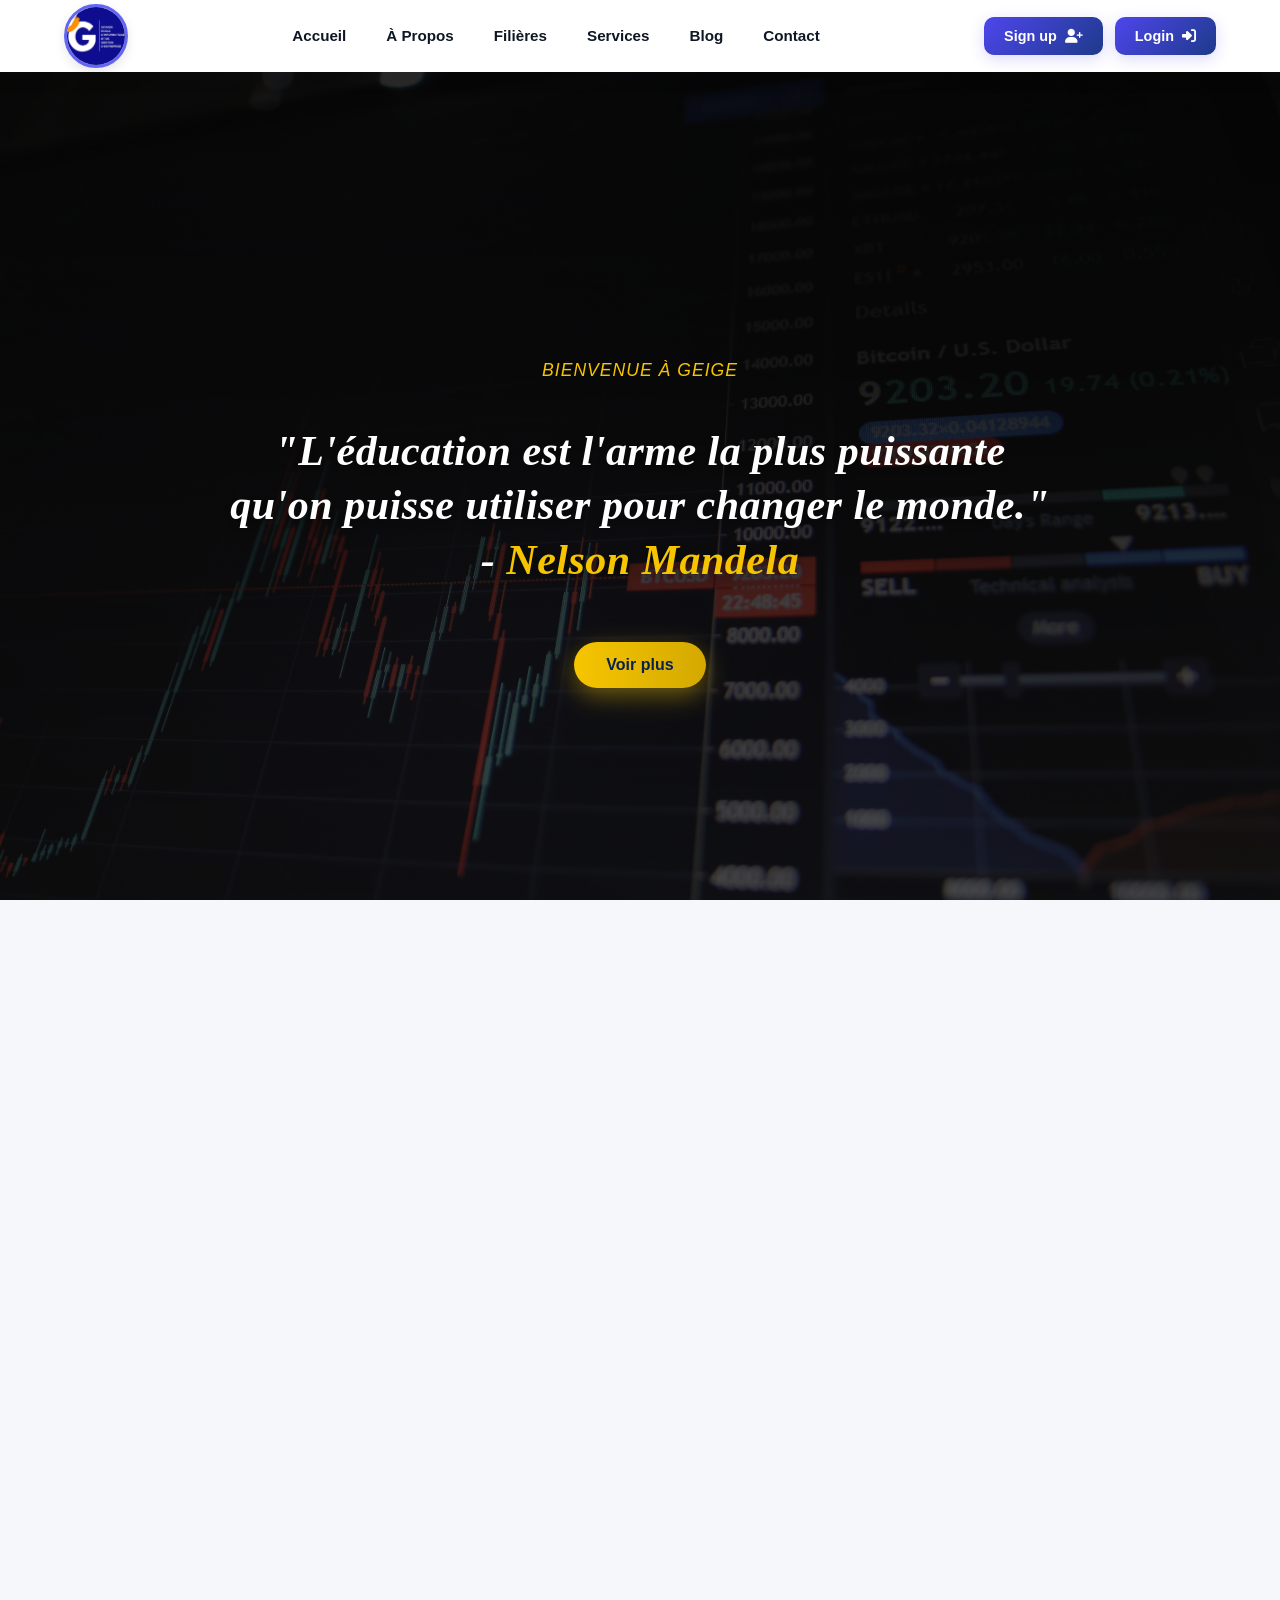
==== index.html @ 7f3e5965 "Premier commit du projet" ====
<!DOCTYPE html>
<html lang="fr">
  <head>
    <meta charset="UTF-8" />
    <meta name="viewport" content="width=device-width, initial-scale=1.0" />
    <meta
      name="description"
      content="GEIGE - Grande École d'Informatique et de Gestion d'Entreprise. Formation professionnelle en développement, réseaux, gestion et commerce."
    />
    <meta
      name="keywords"
      content="école informatique, gestion entreprise, formation professionnelle, Côte d'Ivoire, GEIGE"
    />
    <meta name="author" content="GEIGE" />
    <meta name="theme-color" content="#4E46ED" />

    <!-- Open Graph / Facebook -->
    <meta property="og:type" content="website" />
    <meta
      property="og:title"
      content="GEIGE - Grande École d'Informatique et de Gestion"
    />
    <meta
      property="og:description"
      content="Formation professionnelle de qualité en informatique et gestion d'entreprise"
    />
    <meta property="og:image" content="./Img/Logo Geige.jpg" />

    <!-- Twitter -->
    <meta name="twitter:card" content="summary_large_image" />
    <meta
      name="twitter:title"
      content="GEIGE - Grande École d'Informatique et de Gestion"
    />

    <title>
      GEIGE - Grande École d'Informatique et de Gestion d'Entreprise
    </title>

    <link rel="icon" type="image/png" href="./Img/Geige.png" />
    <link rel="apple-touch-icon" href="./Img/Geige.png" />
    <link rel="stylesheet" href="./Css/style.css" />
    <link
      rel="stylesheet"
      href="https://cdnjs.cloudflare.com/ajax/libs/font-awesome/6.5.0/css/all.min.css"
    />

    <!-- Preconnect pour améliorer les performances -->
    <link rel="preconnect" href="https://cdnjs.cloudflare.com" />
    <link rel="dns-prefetch" href="https://cdnjs.cloudflare.com" />
  </head>

  <body>
    <!-- Barre de navigation -->
    <nav class="navbar" role="navigation" aria-label="Navigation principale">
      <div class="logo">
        <a href="#accueil" aria-label="Retour à l'accueil">
          <img src="./Img/Logo Geige.jpg" alt="Logo GEIGE" class="image" />
        </a>
      </div>

      <div class="menu">
        <ul>
          <li><a href="#accueil">Accueil</a></li>
          <li><a href="#apropos">À Propos</a></li>
          <li><a href="#filieresimages">Filières</a></li>
          <li><a href="#services">Services</a></li>
          <li><a href="#blog">Blog</a></li>
          <li><a href="#contact">Contact</a></li>
        </ul>
      </div>

      <div class="buttons">
        <button aria-label="S'inscrire">
          Sign up <i class="fa-solid fa-user-plus" aria-hidden="true"></i>
        </button>
        <button aria-label="Se connecter">
          Login <i class="fa-solid fa-right-to-bracket" aria-hidden="true"></i>
        </button>
      </div>
    </nav>

    <!-- Corps du site web -->
    <main>
      <!-- Section Hero -->
      <section
        class="backgroundimage"
        id="accueil"
        aria-label="Section d'accueil"
      >
        <div class="bg bg1" role="img" aria-label="Image de fond"></div>
        <div
          class="bg bg2"
          role="img"
          aria-label="Image de fond alternative"
        ></div>

        <div class="quote">
          <p class="welcome">Bienvenue à GEIGE</p>
          <blockquote class="text" id="citation">
            "L'éducation est l'arme la plus puissante qu'on puisse utiliser pour
            changer le monde" - <cite id="auteur">Nelson Mandela</cite>
          </blockquote>
        </div>

        <div class="voirplus">
          <a href="#filieresimages">
            <button class="btns">Voir plus</button>
          </a>
        </div>
      </section>

      <!-- Section Filières Disponibles -->
      <section class="filiere" id="apropos" aria-labelledby="titre-filieres">
        <h2 class="dispo" id="titre-filieres">
          <i class="fa-solid fa-book" aria-hidden="true"></i> Filières
          Disponibles
        </h2>
        <p id="presentation1">
          Notre établissement propose un ensemble de filières adaptées aux
          besoins actuels du marché et aux aspirations des étudiants. Chaque
          filière est conçue pour allier enseignement théorique et pratique,
          afin de garantir une formation complète et professionnalisante.
        </p>
      </section>

      <!-- Cards Filières -->
      <section
        id="filieresimages"
        class="filieresimages"
        aria-label="Liste des filières disponibles"
      >
        <a href="#ida-details">
          <div class="card">
            <img
              src="./Img/stem.png"
              alt="Icône Informatique Développement"
              loading="lazy"
            />
            <p>Informatique Développement d'Application</p>
          </div>
        </a>

        <a href="#rit-details">
          <div class="card">
            <img
              src="./Img/local-area.png"
              alt="Icône Réseaux Informatiques"
              loading="lazy"
            />
            <p>Réseaux Informatique et Télécommunication</p>
          </div>
        </a>

        <a href="#fcge-details">
          <div class="card">
            <img
              src="./Img/investment.png"
              alt="Icône Finance et Gestion"
              loading="lazy"
            />
            <p>Finance Comptabilité et Gestion d'Entreprise</p>
          </div>
        </a>

        <a href="#gec-details">
          <div class="card">
            <img
              src="./Img/project-manager.png"
              alt="Icône Gestion Commerciale"
              loading="lazy"
            />
            <p>Gestion Commerciale</p>
          </div>
        </a>

        <a href="#rhcom-details">
          <div class="card">
            <img
              src="./Img/hr-manager.png"
              alt="Icône Ressources Humaines"
              loading="lazy"
            />
            <p>Ressources Humaines et Communication</p>
          </div>
        </a>
      </section>

      <!-- Section Nos Cours -->
      <section class="filiere" id="services" aria-labelledby="titre-cours">
        <h2 class="dispo" id="titre-cours">
          <i class="fa-solid fa-graduation-cap" aria-hidden="true"></i> Nos
          Cours
        </h2>
        <p id="presentation1">
          Notre école propose des cours variés, adaptés à chaque niveau et
          centrés sur l'apprentissage pratique. Les matières sont dispensées par
          des enseignants qualifiés qui accompagnent les élèves dans leur
          progression.
        </p>
      </section>

      <!-- Carousel Cours -->
      <section class="coursimages" aria-label="Carrousel de nos cours">
        <div
          class="slider"
          role="region"
          aria-label="Liste défilante des cours"
        >
          <!-- Premier lot (12 cartes) -->
          <div class="cartes">
            <img
              src="./Img/annie-spratt-QckxruozjRg-unsplash.jpg"
              alt="Cours de Merise"
              loading="lazy"
            />
            <a href="#merise-details"><button>Voir Détails</button></a>
            <h3>Merise</h3>
          </div>

          <div class="cartes">
            <img
              src="./Img/jakub-zerdzicki-U4-I4oH4xlg-unsplash.jpg"
              alt="Cours d'Économie"
              loading="lazy"
            />
            <a href="#economie-details"><button>Voir Détails</button></a>
            <h3>Économie</h3>
          </div>

          <div class="cartes">
            <img
              src="./Img/bozhin-karaivanov-5z70PsbFCMM-unsplash.jpg"
              alt="Cours de Mathématiques Financières"
              loading="lazy"
            />
            <a href="#mathfin-details"><button>Voir Détails</button></a>
            <h3>Mathématique Financière</h3>
          </div>

          <div class="cartes">
            <img
              src="./Img/ivan-shilov-ucUB9wxkPgY-unsplash.jpg"
              alt="Cours d'Anglais"
              loading="lazy"
            />
            <a href="#anglais-details"><button>Voir Détails</button></a>
            <h3>Anglais</h3>
          </div>

          <div class="cartes">
            <img
              src="./Img/michael-baccin-XopauR-Nagk-unsplash.jpg"
              alt="Cours de Développement Web"
              loading="lazy"
            />
            <a href="#devweb-details"><button>Voir Détails</button></a>
            <h3>Développement Web</h3>
          </div>

          <div class="cartes">
            <img
              src="./Img/nathan-cima-xzWlB1dqICk-unsplash.jpg"
              alt="Cours de Réseaux Locaux"
              loading="lazy"
            />
            <a href="#rli-details"><button>Voir Détails</button></a>
            <h3>Réseaux Locaux Informatiques</h3>
          </div>

          <div class="cartes">
            <img
              src="./Img/jakub-zerdzicki-heiYgqp0Tsk-unsplash.jpg"
              alt="Cours de Comptabilité"
              loading="lazy"
            />
            <a href="#compta-details"><button>Voir Détails</button></a>
            <h3>Comptabilité</h3>
          </div>

          <div class="cartes">
            <img
              src="./Img/sasun-bughdaryan-z13Bkx8zjxI-unsplash.jpg"
              alt="Cours de Droit du Travail"
              loading="lazy"
            />
            <a href="#droit-details"><button>Voir Détails</button></a>
            <h3>Droit du Travail</h3>
          </div>

          <div class="cartes">
            <img
              src="./Img/ludovico-ceroseis-1R2XbRa60ts-unsplash.jpg"
              alt="Cours d'Architecture de Système"
              loading="lazy"
            />
            <a href="#asi-details"><button>Voir Détails</button></a>
            <h3>Architecture de Système</h3>
          </div>

          <div class="cartes">
            <img
              src="./Img/american-public-power-association-znytbxrOv_4-unsplash.jpg"
              alt="Cours de Transmission"
              loading="lazy"
            />
            <a href="#transmission-details"><button>Voir Détails</button></a>
            <h3>Transmission</h3>
          </div>

          <div class="cartes">
            <img
              src="./Img/matthieu-beaumont-iYnpYeyu57k-unsplash.jpg"
              alt="Cours de Base de données"
              loading="lazy"
            />
            <a href="#bd-details"><button>Voir Détails</button></a>
            <h3>Base de données</h3>
          </div>

          <div class="cartes">
            <img
              src="./Img/baatcheet-films-anXndgrgiYQ-unsplash.jpg"
              alt="Cours de Réseaux mobiles"
              loading="lazy"
            />
            <a href="#mobile-details"><button>Voir Détails</button></a>
            <h3>Réseaux mobiles</h3>
          </div>

          <!-- Duplication complète pour boucle infinie -->
          <div class="cartes" aria-hidden="true">
            <img
              src="./Img/annie-spratt-QckxruozjRg-unsplash.jpg"
              alt=""
              loading="lazy"
            />
            <a href="#merise-details" tabindex="-1"
              ><button tabindex="-1">Voir Détails</button></a
            >
            <h3>Merise</h3>
          </div>

          <div class="cartes" aria-hidden="true">
            <img
              src="./Img/jakub-zerdzicki-U4-I4oH4xlg-unsplash.jpg"
              alt=""
              loading="lazy"
            />
            <a href="#economie-details" tabindex="-1"
              ><button tabindex="-1">Voir Détails</button></a
            >
            <h3>Économie</h3>
          </div>

          <div class="cartes" aria-hidden="true">
            <img
              src="./Img/bozhin-karaivanov-5z70PsbFCMM-unsplash.jpg"
              alt=""
              loading="lazy"
            />
            <a href="#mathfin-details" tabindex="-1"
              ><button tabindex="-1">Voir Détails</button></a
            >
            <h3>Mathématique Financière</h3>
          </div>

          <div class="cartes" aria-hidden="true">
            <img
              src="./Img/ivan-shilov-ucUB9wxkPgY-unsplash.jpg"
              alt=""
              loading="lazy"
            />
            <a href="#anglais-details" tabindex="-1"
              ><button tabindex="-1">Voir Détails</button></a
            >
            <h3>Anglais</h3>
          </div>

          <div class="cartes" aria-hidden="true">
            <img
              src="./Img/michael-baccin-XopauR-Nagk-unsplash.jpg"
              alt=""
              loading="lazy"
            />
            <a href="#devweb-details" tabindex="-1"
              ><button tabindex="-1">Voir Détails</button></a
            >
            <h3>Développement Web</h3>
          </div>

          <div class="cartes" aria-hidden="true">
            <img
              src="./Img/nathan-cima-xzWlB1dqICk-unsplash.jpg"
              alt=""
              loading="lazy"
            />
            <a href="#rli-details" tabindex="-1"
              ><button tabindex="-1">Voir Détails</button></a
            >
            <h3>Réseaux Locaux Informatiques</h3>
          </div>

          <div class="cartes" aria-hidden="true">
            <img
              src="./Img/jakub-zerdzicki-heiYgqp0Tsk-unsplash.jpg"
              alt=""
              loading="lazy"
            />
            <a href="#compta-details" tabindex="-1"
              ><button tabindex="-1">Voir Détails</button></a
            >
            <h3>Comptabilité</h3>
          </div>

          <div class="cartes" aria-hidden="true">
            <img
              src="./Img/sasun-bughdaryan-z13Bkx8zjxI-unsplash.jpg"
              alt=""
              loading="lazy"
            />
            <a href="#droit-details" tabindex="-1"
              ><button tabindex="-1">Voir Détails</button></a
            >
            <h3>Droit du Travail</h3>
          </div>

          <div class="cartes" aria-hidden="true">
            <img
              src="./Img/ludovico-ceroseis-1R2XbRa60ts-unsplash.jpg"
              alt=""
              loading="lazy"
            />
            <a href="#asi-details" tabindex="-1"
              ><button tabindex="-1">Voir Détails</button></a
            >
            <h3>Architecture de Système</h3>
          </div>

          <div class="cartes" aria-hidden="true">
            <img
              src="./Img/american-public-power-association-znytbxrOv_4-unsplash.jpg"
              alt=""
              loading="lazy"
            />
            <a href="#transmission-details" tabindex="-1"
              ><button tabindex="-1">Voir Détails</button></a
            >
            <h3>Transmission</h3>
          </div>

          <div class="cartes" aria-hidden="true">
            <img
              src="./Img/matthieu-beaumont-iYnpYeyu57k-unsplash.jpg"
              alt=""
              loading="lazy"
            />
            <a href="#bd-details" tabindex="-1"
              ><button tabindex="-1">Voir Détails</button></a
            >
            <h3>Base de données</h3>
          </div>

          <div class="cartes" aria-hidden="true">
            <img
              src="./Img/baatcheet-films-anXndgrgiYQ-unsplash.jpg"
              alt=""
              loading="lazy"
            />
            <a href="#mobile-details" tabindex="-1"
              ><button tabindex="-1">Voir Détails</button></a
            >
            <h3>Réseaux mobiles</h3>
          </div>
        </div>
      </section>

      <!-- Section Statistiques -->
      <section class="geigeimage" aria-label="Nos réalisations en chiffres">
        <div class="contenu">
          <img src="./Img/graduation.png" alt="Icône diplôme" loading="lazy" />
          <p>+ 20 Cours</p>
        </div>

        <div class="contenu">
          <img
            src="./Img/badge.png"
            alt="Icône badge professeur"
            loading="lazy"
          />
          <p>+ 10 Professeurs Professionnels</p>
        </div>

        <div class="contenu">
          <img
            src="./Img/certificate.png"
            alt="Icône certificat"
            loading="lazy"
          />
          <p>+ 100 Étudiants diplômés chaque année</p>
        </div>
      </section>

      <!-- Section Nos Professeurs -->
      <section class="filiere" id="blog" aria-labelledby="titre-professeurs">
        <h2 class="dispo" id="titre-professeurs">
          <i class="fa-solid fa-chalkboard-user" aria-hidden="true"></i> Nos
          Professeurs
        </h2>
        <p id="presentation1">
          Nos enseignants sont la colonne vertébrale de notre école.
        </p>
      </section>

      <!-- Carousel Professeurs -->
      <section class="container-wrapper" aria-label="Carrousel des professeurs">
        <button
          class="nav-arrow nav-arrow-left"
          id="scrollLeft"
          aria-label="Défiler vers la gauche"
        >
          <i class="fas fa-chevron-left" aria-hidden="true"></i>
        </button>

        <div
          class="container"
          id="professeursContainer"
          role="region"
          aria-label="Liste des professeurs"
        >
          <div class="professeur">
            <img src="./Img/man.png" alt="Photo de Mr BRETRO" loading="lazy" />
            <div class="professeur-content">
              <h3>Mr BRETRO</h3>
              <p>Architecture de Système et Système d'Exploitation</p>
              <button class="btn">VOIR DÉTAILS</button>
            </div>
          </div>

          <div class="professeur">
            <img
              src="./Img/man.png"
              alt="Photo de Mr BLEDOMOU"
              loading="lazy"
            />
            <div class="professeur-content">
              <h3>Mr BLEDOMOU</h3>
              <p>
                Merise, Langage de programmation (Pascal - C - Php), Base de
                données
              </p>
              <button class="btn">VOIR DÉTAILS</button>
            </div>
          </div>

          <div class="professeur">
            <img
              src="./Img/man.png"
              alt="Photo de Mr N'GUETTIA"
              loading="lazy"
            />
            <div class="professeur-content">
              <h3>Mr N'GUETTIA</h3>
              <p>
                Réseaux Locaux Informatique, Téléinformatique, Réseaux Mobiles
              </p>
              <button class="btn">VOIR DÉTAILS</button>
            </div>
          </div>

          <div class="professeur">
            <img src="./Img/man.png" alt="Photo de Mr DOSSO" loading="lazy" />
            <div class="professeur-content">
              <h3>Mr DOSSO</h3>
              <p>Développement Web</p>
              <button class="btn">VOIR DÉTAILS</button>
            </div>
          </div>

          <div class="professeur">
            <img src="./Img/man.png" alt="Photo de Mr X" loading="lazy" />
            <div class="professeur-content">
              <h3>Mr TRAORE</h3>
              <p>Anglais</p>
              <button class="btn">VOIR DÉTAILS</button>
            </div>
          </div>

          <div class="professeur">
            <img src="./Img/man.png" alt="Photo de Mr Y" loading="lazy" />
            <div class="professeur-content">
              <h3>Mr N'GBESSO</h3>
              <p>Droit</p>
              <button class="btn">VOIR DÉTAILS</button>
            </div>
          </div>
        </div>

        <button
          class="nav-arrow nav-arrow-right"
          id="scrollRight"
          aria-label="Défiler vers la droite"
        >
          <i class="fas fa-chevron-right" aria-hidden="true"></i>
        </button>
      </section>

      <!-- Section Avis Parents -->
      <section class="avistitre" aria-labelledby="titre-avis">
        <h2 class="dispo" id="titre-avis">
          <i class="fa-solid fa-star" aria-hidden="true"></i> Avis des parents
        </h2>
        <p class="subtitle">
          Éducation et soutien exceptionnels : avis d'un parent sur l'école
        </p>
      </section>

      <section class="geigeimage2" aria-label="Témoignages de parents d'élèves">
        <div
          class="avis-container"
          id="avisContainer"
          role="region"
          aria-live="polite"
        >
          <div class="avis-card active">
            <div
              class="profil"
              role="img"
              aria-label="Photo de profil de M. Y"
            ></div>
            <h2>M. Y</h2>
            <p>
              " Depuis que mon enfant est inscrit dans cette école, j'ai
              remarqué une grande amélioration dans ses résultats scolaires et
              dans sa manière de s'exprimer. Les enseignants sont disponibles,
              ils prennent vraiment le temps d'accompagner les élèves.
              J'apprécie aussi la discipline et les valeurs que l'école
              transmet. "
            </p>
          </div>

          <div class="avis-card active">
            <div
              class="profil"
              role="img"
              aria-label="Photo de profil de M. GOA"
            ></div>
            <h2>M. GOA</h2>
            <p>
              " En tant que parent, je suis très satisfait de l'école. Mon
              enfant s'y sent bien et progresse chaque jour. Les enseignants
              sont compétents, attentifs et disponibles pour accompagner les
              élèves. L'encadrement est sérieux, les activités parascolaires
              variées et permettent aux enfants de développer leurs talents. La
              communication école-parents est excellente. Je recommande vivement
              cette école. "
            </p>
          </div>

          <div class="avis-card active">
            <div
              class="profil"
              role="img"
              aria-label="Photo de profil de M. X"
            ></div>
            <h2>M. AGO</h2>
            <p>
              " Je suis content de l'école, mon enfant apprend bien et les
              professeurs sont attentifs. L'ambiance est bonne et les élèves
              sont bien encadrés. "
            </p>
          </div>

          <!-- Avis supplémentaires -->
          <div class="avis-card">
            <div
              class="profil"
              role="img"
              aria-label="Photo de profil de Mme KONÉ"
            ></div>
            <h2>Mme KONÉ</h2>
            <p>
              " L'école offre un cadre d'apprentissage exceptionnel. Mon enfant
              a développé une passion pour les études et participe activement
              aux activités. Les résultats sont visibles et je suis ravie. "
            </p>
          </div>

          <div class="avis-card">
            <div
              class="profil"
              role="img"
              aria-label="Photo de profil de M. TRAORÉ"
            ></div>
            <h2>M. TRAORÉ</h2>
            <p>
              " Je recommande cette école à tous les parents. L'équipe
              pédagogique est dévouée, les infrastructures modernes et
              l'ambiance familiale. Mon enfant s'épanouit pleinement. "
            </p>
          </div>

          <div class="avis-card">
            <div
              class="profil"
              role="img"
              aria-label="Photo de profil de Mme DIALLO"
            ></div>
            <h2>Mme DIALLO</h2>
            <p>
              " Excellente école avec des enseignants passionnés. Mon enfant a
              fait des progrès remarquables tant sur le plan académique que
              personnel. Je suis très satisfaite du suivi. "
            </p>
          </div>
        </div>

        <!-- Indicateurs pagination -->
        <nav
          class="avis-indicators"
          id="avisIndicators"
          aria-label="Navigation des témoignages"
        ></nav>
      </section>
    </main>

    <!-- Footer -->
    <footer class="footer" id="contact" role="contentinfo">
      <div class="footer-gauche">
        <img src="./Img/Logo Geige.jpg" alt="Logo GEIGE" loading="lazy" />

        <div class="reseaux">
          <p>
            Les écoles jouent un rôle crucial dans le développement intellectuel
            et l'avenir des élèves. Elles offrent un environnement structuré où
            les élèves peuvent apprendre et s'épanouir, tant sur le plan
            scolaire que social.
          </p>
          <a
            href="https://www.facebook.com/profile.php?id=61551873515585"
            target="_blank"
            rel="noopener noreferrer"
            aria-label="Visitez notre page Facebook"
          >
            <i class="fab fa-facebook social-icons" aria-hidden="true"></i>
          </a>
          <a
            href="https://www.tiktok.com/@user9552123931566"
            target="_blank"
            rel="noopener noreferrer"
            aria-label="Suivez-nous sur TikTok"
          >
            <i class="fab fa-tiktok social-icons" aria-hidden="true"></i>
          </a>
          <a href="#" aria-label="Visitez notre site web">
            <i class="fas fa-globe social-icons" aria-hidden="true"></i>
          </a>
        </div>
      </div>

      <div class="footer-droite">
        <h2>Contact</h2>
        <p>
          <i class="fas fa-phone" aria-hidden="true"></i>
          <a href="tel:+22501732948910">(+225) 01 73 29 48 90</a>
        </p>
        <p>
          <i class="fas fa-envelope" aria-hidden="true"></i>
          <a href="mailto:geige20@gmail.com">geige20@gmail.com</a>
        </p>
        <p>
          <i class="fas fa-location-dot" aria-hidden="true"></i>
          Rues Des Jardins, Face Station Corlay - Deux-plateaux - Vallon Cocody
        </p>
      </div>

      <!-- Footer bas -->
      <div class="footer-bas">
        <p>
          <a href="#accueil">© 2025 All Rights Reserved by GEIGE</a>
        </p>
      </div>
    </footer>

    <!-- Scripts -->
    <script src="./main.js" defer></script>

    <!-- Schema.org pour le SEO -->
    <script type="application/ld+json">
      {
        "@context": "https://schema.org",
        "@type": "EducationalOrganization",
        "name": "Grande École d'Informatique et de Gestion d'Entreprise (GEIGE)",
        "alternateName": "GEIGE",
        "url": "https://www.geige.com",
        "logo": "./Img/Logo Geige.jpg",
        "description": "Formation professionnelle en informatique, développement, réseaux, gestion et commerce en Côte d'Ivoire",
        "address": {
          "@type": "PostalAddress",
          "streetAddress": "Rues Des Jardins, Face Station Corlay",
          "addressLocality": "Cocody",
          "addressRegion": "Deux-plateaux - Vallon",
          "addressCountry": "CI"
        },
        "contactPoint": {
          "@type": "ContactPoint",
          "telephone": "+225-01-73-29-48-90",
          "contactType": "Admissions",
          "email": "geige20@gmail.com"
        },
        "sameAs": [
          "https://www.facebook.com/profile.php?id=61551873515585",
          "https://www.tiktok.com/@user9552123931566"
        ]
      }
    </script>
  </body>
</html>
---- Css/style.css ----
/* ============================================
   STYLE PROFESSIONNEL GEIGE - Version Améliorée
   ============================================ */

/* ========== RESET & VARIABLES ========== */
* {
  box-sizing: border-box;
  margin: 0;
  padding: 0;
}

:root {
  /* Couleurs principales */
  --primary: #4E46ED;
  --primary-dark: #1e3a8a;
  --primary-light: #6366f1;
  --accent: #f6c500;
  --accent-dark: #d4a900;
  --muted: #6b7280;
  --text-dark: #0f1724;
  --bg: #f6f7fb;
  --card: #ffffff;
  --nav-height: 72px;
  
  /* Ombres */
  --shadow-sm: 0 2px 8px rgba(10, 20, 40, 0.04);
  --shadow-md: 0 6px 20px rgba(9, 30, 63, 0.08);
  --shadow-lg: 0 12px 30px rgba(15, 23, 42, 0.12);
  --shadow-xl: 0 20px 40px rgba(6, 18, 44, 0.15);
  
  /* Transitions */
  --transition-fast: 0.2s ease;
  --transition-normal: 0.3s ease;
  --transition-slow: 0.6s ease;
}

html {
  scroll-behavior: smooth;
  scroll-padding-top: var(--nav-height);
}

html, body {
  height: 100%;
  width: 100%;
  font-family: "Poppins", "Segoe UI", Arial, sans-serif;
  font-size: 16px;
  background: var(--bg);
  -webkit-font-smoothing: antialiased;
  -moz-osx-font-smoothing: grayscale;
  overflow-x: hidden;
  color: var(--text-dark);
  line-height: 1.6;
}

/* ========== NAVBAR PROFESSIONNELLE ========== */
.navbar {
  display: flex;
  align-items: center;
  justify-content: space-between;
  gap: 20px;
  padding: 12px 5%;
  background: rgba(255, 255, 255, 0.98);
  backdrop-filter: blur(10px);
  box-shadow: 0 4px 20px rgba(10, 20, 40, 0.08);
  position: sticky;
  top: 0;
  z-index: 100;
  height: var(--nav-height);
  transition: all var(--transition-normal);
}

.navbar.scrolled {
  box-shadow: 0 6px 25px rgba(10, 20, 40, 0.12);
  padding: 8px 5%;
}

.logo {
  transition: transform var(--transition-normal);
}

.logo:hover {
  transform: scale(1.05);
}

.logo .image {
  width: 64px;
  height: 64px;
  object-fit: cover;
  border-radius: 50%;
  display: block;
  box-shadow: 0 4px 12px rgba(0, 0, 0, 0.1);
  border: 3px solid var(--primary-light);
  transition: all var(--transition-normal);
}

.logo .image:hover {
  box-shadow: 0 6px 20px rgba(78, 70, 237, 0.3);
}

/* Menu Navigation */
.menu ul {
  display: flex;
  gap: 32px;
  list-style: none;
  align-items: center;
}

.menu ul li a {
  text-decoration: none;
  color: var(--text-dark);
  font-weight: 600;
  font-size: 0.95rem;
  padding: 8px 4px;
  position: relative;
  transition: color var(--transition-fast);
}

.menu ul li a::after {
  content: "";
  position: absolute;
  left: 0;
  bottom: -2px;
  width: 0%;
  height: 3px;
  background: linear-gradient(90deg, var(--primary), var(--primary-light));
  border-radius: 2px;
  transition: width var(--transition-normal);
}

.menu ul li a:hover {
  color: var(--primary);
}

.menu ul li a:hover::after {
  width: 100%;
}

/* Boutons */
.buttons {
  display: flex;
  gap: 12px;
  align-items: center;
}

.buttons button {
  border: none;
  padding: 11px 20px;
  border-radius: 10px;
  font-weight: 700;
  font-size: 0.9rem;
  color: white;
  background: linear-gradient(135deg, var(--primary), var(--primary-dark));
  display: inline-flex;
  align-items: center;
  gap: 8px;
  cursor: pointer;
  box-shadow: 0 4px 15px rgba(78, 70, 237, 0.2);
  transition: all var(--transition-normal);
  position: relative;
  overflow: hidden;
}

.buttons button::before {
  content: "";
  position: absolute;
  top: 0;
  left: -100%;
  width: 100%;
  height: 100%;
  background: linear-gradient(90deg, transparent, rgba(255, 255, 255, 0.3), transparent);
  transition: left 0.5s ease;
}

.buttons button:hover::before {
  left: 100%;
}

.buttons button:hover {
  transform: translateY(-3px);
  box-shadow: 0 8px 25px rgba(78, 70, 237, 0.3);
}

.buttons button:active {
  transform: translateY(-1px);
}

/* ========== HERO SECTION ========== */
.backgroundimage {
  position: relative;
  width: 100%;
  min-height: 100vh;
  display: flex;
  align-items: center;
  justify-content: center;
  flex-direction: column;
  text-align: center;
  color: #fff;
  padding: 40px 5%;
  overflow: hidden;
}

.backgroundimage::before {
  content: "";
  position: absolute;
  top: 0;
  left: 0;
  width: 100%;
  height: 100%;
  background: linear-gradient(180deg, rgba(0, 0, 0, 0.6), rgba(0, 0, 0, 0.4));
  z-index: 1;
}

.bg {
  position: absolute;
  top: 0;
  left: 0;
  width: 100%;
  height: 100%;
  background-size: cover;
  background-position: center;
  transition: opacity 1.5s ease-in-out;
  opacity: 0;
  z-index: 0;
}

.bg1 {
  opacity: 1;
}

.quote, .voirplus {
  position: relative;
  z-index: 2;
  animation: fadeInUp 1s ease;
}

@keyframes fadeInUp {
  from {
    opacity: 0;
    transform: translateY(30px);
  }
  to {
    opacity: 1;
    transform: translateY(0);
  }
}

.welcome {
  font-style: italic;
  font-size: 1.1rem;
  font-weight: 400;
  margin-bottom: 20px;
  letter-spacing: 1px;
  text-transform: uppercase;
  color: var(--accent);
  text-shadow: 0 2px 10px rgba(0, 0, 0, 0.3);
}

.quote .text {
  font-family: 'Georgia', 'Times New Roman', serif;
  font-size: clamp(22px, 4.5vw, 42px);
  padding: 20px 40px;
  font-weight: 700;
  line-height: 1.3;
  letter-spacing: 0.5px;
  text-shadow: 0 3px 15px rgba(0, 0, 0, 0.5);
  max-width: 900px;
  margin: 0 auto;
}

#citation {
  font-style: italic;
  opacity: 1;
  transition: opacity 1s ease-in-out;
}

#auteur {
  color: var(--accent);
  font-weight: 800;
}

.voirplus .btns {
  margin-top: 35px;
  padding: 14px 32px;
  border-radius: 50px;
  font-weight: 700;
  font-size: 1rem;
  border: none;
  background: linear-gradient(90deg, var(--accent), var(--accent-dark));
  color: #08224c;
  box-shadow: 0 8px 25px rgba(246, 197, 0, 0.4);
  cursor: pointer;
  transition: all var(--transition-normal);
  position: relative;
  overflow: hidden;
}

.voirplus .btns::before {
  content: "";
  position: absolute;
  top: 50%;
  left: 50%;
  width: 0;
  height: 0;
  border-radius: 50%;
  background: rgba(255, 255, 255, 0.3);
  transform: translate(-50%, -50%);
  transition: width 0.6s ease, height 0.6s ease;
}

.voirplus .btns:hover::before {
  width: 300px;
  height: 300px;
}

.voirplus .btns:hover {
  transform: translateY(-5px);
  box-shadow: 0 12px 35px rgba(246, 197, 0, 0.5);
}

/* ========== SECTIONS TITRES ========== */
.filiere {
  padding: 60px 5%;
  text-align: center;
  background: var(--bg);
}

.dispo {
  font-size: clamp(1.4rem, 3vw, 1.8rem);
  font-weight: 800;
  color: var(--text-dark);
  display: inline-flex;
  align-items: center;
  gap: 12px;
  margin-bottom: 16px;
  position: relative;
}

.dispo::after {
  content: "";
  position: absolute;
  bottom: -8px;
  left: 50%;
  transform: translateX(-50%);
  width: 60px;
  height: 4px;
  background: linear-gradient(90deg, var(--primary), var(--accent));
  border-radius: 2px;
}

.dispo i {
  color: var(--primary);
  font-size: 1.6rem;
}

#presentation1 {
  max-width: 950px;
  margin: 25px auto 0;
  color: var(--muted);
  font-size: 1.05rem;
  line-height: 1.8;
  padding: 0 20px;
}

/* ========== CARTES FILIÈRES ========== */
.filieresimages {
  display: flex;
  justify-content: center;
  gap: 28px;
  padding: 40px 5%;
  flex-wrap: wrap;
}

.filieresimages a {
  text-decoration: none;
}

.card {
  width: 240px;
  height: 240px;
  background: var(--card);
  border-radius: 16px;
  padding: 24px;
  text-align: center;
  box-shadow: var(--shadow-md);
  transition: all var(--transition-normal);
  display: flex;
  flex-direction: column;
  align-items: center;
  justify-content: center;
  position: relative;
  overflow: hidden;
}

.card::before {
  content: "";
  position: absolute;
  top: 0;
  left: 0;
  width: 100%;
  height: 100%;
  background: linear-gradient(135deg, var(--primary-light), var(--accent));
  opacity: 0;
  transition: opacity var(--transition-normal);
}

.card:hover::before {
  opacity: 0.05;
}

.card img {
  width: 90px;
  height: 90px;
  object-fit: contain;
  margin-bottom: 16px;
  transition: transform var(--transition-normal);
  position: relative;
  z-index: 1;
}

.card p {
  font-weight: 700;
  color: var(--text-dark);
  font-size: 1rem;
  position: relative;
  z-index: 1;
  transition: color var(--transition-normal);
}

.card:hover {
  transform: translateY(-12px);
  box-shadow: var(--shadow-xl);
}

.card:hover img {
  transform: scale(1.1) rotateZ(5deg);
}

.card:hover p {
  color: var(--primary);
}

/* ========== COURS CAROUSEL ========== */
.coursimages {
  display: flex;
  justify-content: center;
  width: 100%;
  overflow: hidden;
  position: relative;
  padding: 50px 0;
  background: linear-gradient(180deg, #f8fafc, #ffffff);
}

.slider {
  display: flex;
  width: max-content;
  animation: defilement 60s linear infinite;
  gap: 30px;
}

.cartes {
  width: 480px;
  background: var(--card);
  border-radius: 18px;
  overflow: hidden;
  box-shadow: var(--shadow-md);
  text-align: center;
  transition: all var(--transition-normal);
  position: relative;
}

.cartes::before {
  content: "";
  position: absolute;
  top: 0;
  left: 0;
  width: 100%;
  height: 100%;
  background: linear-gradient(180deg, transparent, rgba(78, 70, 237, 0.05));
  opacity: 0;
  transition: opacity var(--transition-normal);
  z-index: 1;
}

.cartes:hover::before {
  opacity: 1;
}

.cartes:hover {
  transform: scale(1.08);
  box-shadow: 0 15px 40px rgba(78, 70, 237, 0.2);
  cursor: pointer;
}

.cartes img {
  width: 100%;
  height: 240px;
  object-fit: cover;
  display: block;
  transition: transform var(--transition-slow);
}

.cartes:hover img {
  transform: scale(1.1);
}

.cartes button {
  margin: -20px 0 12px;
  padding: 12px 24px;
  border-radius: 50px;
  background: linear-gradient(90deg, var(--primary), var(--primary-dark));
  color: white;
  border: none;
  font-weight: 700;
  cursor: pointer;
  box-shadow: 0 6px 20px rgba(78, 70, 237, 0.3);
  transition: all var(--transition-fast);
  position: relative;
  z-index: 2;
}

.cartes button:hover {
  transform: translateY(-4px);
  box-shadow: 0 10px 30px rgba(78, 70, 237, 0.4);
}

.cartes h3 {
  padding: 12px 20px 28px;
  font-size: 1.15rem;
  color: var(--text-dark);
  font-weight: 700;
}

@keyframes defilement {
  0% { transform: translateX(0); }
  100% { transform: translateX(-50%); }
}

.coursimages:hover .slider {
  animation-play-state: paused;
}

/* ========== STATISTIQUES ========== */
.geigeimage {
  display: flex;
  justify-content: center;
  align-items: center;
  gap: 50px;
  padding: 80px 5%;
  flex-wrap: wrap;
  background: linear-gradient(135deg, #0a1929, #1e3a5f);
  color: #fff;
  position: relative;
  overflow: hidden;
}

.geigeimage::before {
  content: "";
  position: absolute;
  top: -50%;
  right: -50%;
  width: 100%;
  height: 100%;
  background: radial-gradient(circle, rgba(78, 70, 237, 0.1), transparent);
  animation: rotate 20s linear infinite;
}

@keyframes rotate {
  from { transform: rotate(0deg); }
  to { transform: rotate(360deg); }
}

.contenu {
  width: 280px;
  text-align: center;
  display: flex;
  flex-direction: column;
  align-items: center;
  justify-content: center;
  padding: 30px;
  background: rgba(255, 255, 255, 0.05);
  border-radius: 20px;
  backdrop-filter: blur(10px);
  border: 2px solid rgba(255, 255, 255, 0.1);
  transition: all var(--transition-normal);
  position: relative;
  z-index: 1;
}

.contenu:hover {
  transform: translateY(-10px);
  background: rgba(255, 255, 255, 0.1);
  border-color: var(--accent);
}

.contenu img {
  width: 100px;
  height: 100px;
  object-fit: contain;
  margin-bottom: 20px;
  filter: drop-shadow(0 8px 20px rgba(0, 0, 0, 0.4));
  transition: transform var(--transition-normal);
}

.contenu:hover img {
  transform: scale(1.15) rotateY(180deg);
}

.contenu p {
  font-size: 1.5rem;
  font-weight: 800;
  color: #fff;
  margin: 0;
  text-shadow: 0 2px 10px rgba(0, 0, 0, 0.3);
}

/* ========== PROFESSEURS ========== */
.container-wrapper {
  position: relative;
  width: 100%;
  padding: 50px 5%;
  background: var(--bg);
}

.container {
  display: flex;
  gap: 25px;
  padding: 0 50px;
  overflow-x: auto;
  scroll-behavior: smooth;
  scrollbar-width: none;
  -ms-overflow-style: none;
}

.container::-webkit-scrollbar {
  display: none;
}

.nav-arrow {
  position: absolute;
  top: 50%;
  transform: translateY(-50%);
  width: 55px;
  height: 55px;
  border-radius: 50%;
  border: none;
  background: linear-gradient(135deg, var(--primary), var(--primary-dark));
  color: white;
  font-size: 1.3rem;
  cursor: pointer;
  z-index: 10;
  display: flex;
  align-items: center;
  justify-content: center;
  box-shadow: 0 8px 25px rgba(78, 70, 237, 0.3);
  transition: all var(--transition-normal);
}

.nav-arrow:hover {
  transform: translateY(-50%) scale(1.15);
  box-shadow: 0 12px 35px rgba(78, 70, 237, 0.5);
}

.nav-arrow:active {
  transform: translateY(-50%) scale(1.05);
}

.nav-arrow-left {
  left: 10px;
}

.nav-arrow-right {
  right: 10px;
}

.professeur {
  min-width: 320px;
  width: 320px;
  background: var(--card);
  border-radius: 18px;
  overflow: hidden;
  box-shadow: var(--shadow-md);
  transition: all var(--transition-normal);
  flex-shrink: 0;
  position: relative;
}

.professeur::before {
  content: "";
  position: absolute;
  top: 0;
  left: 0;
  width: 100%;
  height: 100%;
  background: linear-gradient(180deg, transparent, rgba(78, 70, 237, 0.05));
  opacity: 0;
  transition: opacity var(--transition-normal);
  z-index: 1;
}

.professeur:hover::before {
  opacity: 1;
}

.professeur:hover {
  transform: translateY(-10px);
  box-shadow: var(--shadow-xl);
}

.professeur img {
  width: 100%;
  height: 240px;
  object-fit: cover;
  display: block;
  transition: transform var(--transition-slow);
}

.professeur:hover img {
  transform: scale(1.1);
}

.professeur-content {
  padding: 24px;
  background: linear-gradient(180deg, #02265a, #012046);
  color: #fff;
  display: flex;
  flex-direction: column;
  gap: 14px;
  min-height: 200px;
}

.professeur-content h3 {
  margin: 0;
  font-size: 1.25rem;
  font-weight: 800;
  font-family: 'Georgia', 'Times New Roman', serif;
  color: var(--accent);
}

.professeur-content p {
  color: #dbeafe;
  font-size: 0.98rem;
  line-height: 1.5;
  flex: 1;
}

.btn {
  align-self: flex-start;
  padding: 10px 18px;
  border-radius: 50px;
  border: none;
  background: linear-gradient(90deg, var(--accent), var(--accent-dark));
  color: #08224c;
  font-weight: 800;
  cursor: pointer;
  box-shadow: 0 4px 15px rgba(246, 197, 0, 0.3);
  transition: all var(--transition-fast);
}

.btn:hover {
  transform: translateY(-3px);
  box-shadow: 0 8px 25px rgba(246, 197, 0, 0.5);
}

/* ========== AVIS PARENTS ========== */
.geigeimage2 {
  background: linear-gradient(180deg, #f8fafc, #ffffff);
  padding: 60px 5% 80px;
  position: relative;
}

.avistitre {
  padding: 20px 0 40px;
  text-align: center;
}

.subtitle {
  color: var(--muted);
  font-size: 1.05rem;
  margin-top: 12px;
  font-style: italic;
}

.avis-container {
  display: flex;
  justify-content: center;
  gap: 30px;
  padding: 20px;
  flex-wrap: wrap;
  min-height: 480px;
  align-items: flex-start;
}

.avis-card {
  width: 380px;
  background: var(--card);
  border-radius: 20px;
  padding: 35px;
  box-shadow: var(--shadow-md);
  position: relative;
  opacity: 0;
  transform: scale(0.92);
  transition: all 0.8s cubic-bezier(0.4, 0, 0.2, 1);
  display: none;
  border: 2px solid transparent;
}

.avis-card.active {
  opacity: 1;
  transform: scale(1);
  display: block;
  animation: fadeInScale 0.8s ease;
}

@keyframes fadeInScale {
  from {
    opacity: 0;
    transform: scale(0.92) translateY(30px);
  }
  to {
    opacity: 1;
    transform: scale(1) translateY(0);
  }
}

.avis-card:hover {
  border-color: var(--primary-light);
  box-shadow: 0 15px 40px rgba(78, 70, 237, 0.15);
}

.profil {
  width: 70px;
  height: 70px;
  border-radius: 50%;
  background: linear-gradient(135deg, var(--primary), var(--accent));
  margin: 0 auto 20px;
  border: 4px solid white;
  box-shadow: 0 6px 20px rgba(78, 70, 237, 0.2);
}

.avis-card h2 {
  margin: 12px 0 16px;
  font-size: 1.15rem;
  font-weight: 800;
  color: var(--text-dark);
  text-align: center;
}

.avis-card p {
  color: #475569;
  font-style: italic;
  line-height: 1.8;
  font-size: 0.98rem;
}

.avis-indicators {
  display: flex;
  justify-content: center;
  gap: 12px;
  margin-top: 40px;
}

.avis-indicator {
  width: 14px;
  height: 14px;
  border-radius: 50%;
  background: #cbd5e1;
  cursor: pointer;
  transition: all 0.4s cubic-bezier(0.4, 0, 0.2, 1);
  border: 2px solid transparent;
}

.avis-indicator.active {
  background: var(--primary);
  transform: scale(1.5);
  box-shadow: 0 0 15px rgba(78, 70, 237, 0.6);
  border-color: var(--primary-light);
}

.avis-indicator:hover {
  background: var(--primary-dark);
  transform: scale(1.3);
}

/* ========== FOOTER ========== */
.footer {
  display: flex;
  gap: 40px;
  justify-content: space-between;
  align-items: flex-start;
  padding: 60px 5%;
  background: linear-gradient(135deg, #08224c, #0b2f63);
  color: #fff;
  flex-wrap: wrap;
  margin: 0;
  width: 100%;
  position: relative;
}

.footer::before {
  content: "";
  position: absolute;
  top: 0;
  left: 0;
  width: 100%;
  height: 2px;
  background: linear-gradient(90deg, transparent, var(--accent), transparent);
}

.footer-gauche {
  display: flex;
  gap: 25px;
  align-items: flex-start;
  max-width: 750px;
}

.footer-gauche img {
  width: 140px;
  height: 140px;
  object-fit: cover;
  border-radius: 16px;
  box-shadow: 0 10px 30px rgba(0, 0, 0, 0.4);
  border: 3px solid rgba(255, 255, 255, 0.1);
  transition: transform var(--transition-normal);
}

.footer-gauche img:hover {
  transform: scale(1.05) rotate(2deg);
}

.footer .reseaux {
  color: #e6eefc;
  font-size: 1rem;
  line-height: 1.7;
}

.social-icons {
  display: inline-flex;
  align-items: center;
  justify-content: center;
  width: 46px;
  height: 46px;
  font-size: 1.1rem;
  margin: 15px 12px 0 0;
  background: rgba(255, 255, 255, 0.08);
  border-radius: 12px;
  color: #fff;
  transition: all var(--transition-normal);
  border: 2px solid transparent;
}

.social-icons:hover {
  transform: translateY(-5px) rotate(5deg);
  background: var(--accent);
  color: #08224c;
  border-color: var(--accent);
  box-shadow: 0 8px 25px rgba(246, 197, 0, 0.4);
}

.footer-droite {
  min-width: 280px;
  display: flex;
  flex-direction: column;
  gap: 14px;
}

.footer-droite h2 {
  color: var(--accent);
  font-size: 1.5rem;
  margin: 0 0 10px 0;
  font-weight: 800;
}

.footer-droite p {
  color: #dbeafe;
  font-size: 1rem;
  display: flex;
  align-items: center;
  gap: 10px;
  transition: color var(--transition-fast);
}

.footer-droite p:hover {
  color: var(--accent);
}

.footer-droite p i {
  color: var(--accent);
  font-size: 1.1rem;
}

.footer-bas {
  width: 100%;
  background: transparent;
  border-top: 2px solid rgba(255, 255, 255, 0.1);
  text-align: center;
  padding: 20px;
  font-size: 0.95rem;
  margin: 30px 0 0 0;
}

.footer-bas a {
  text-decoration: none;
  color: #dbeafe;
  transition: all var(--transition-fast);
  font-weight: 600;
}

.footer-bas a:hover {
  color: var(--accent);
  text-shadow: 0 0 10px rgba(246, 197, 0, 0.5);
}

/* ========== RESPONSIVE DESIGN ========== */
@media (max-width: 1024px) {
  .navbar { padding: 12px 4%; }
  .menu ul { gap: 24px; }
  .filiere { padding: 50px 4%; }
  .container-wrapper { padding: 40px 4%; }
}

@media (max-width: 768px) {
  .navbar { 
    padding: 10px 3%; 
    flex-wrap: wrap;
  }
  
  .menu { 
    display: none; 
  }
  
  .buttons {
    gap: 8px;
  }
  
  .buttons button {
    padding: 9px 16px;
    font-size: 0.85rem;
  }
  
  .backgroundimage { 
    padding: 80px 4% 40px; 
    min-height: 70vh; 
  }
  
  .welcome {
    font-size: 1rem;
  }
  
  .quote .text {
    font-size: clamp(18px, 5vw, 28px);
    padding: 15px 20px;
  }
  
  .voirplus .btns {
    padding: 12px 24px;
    font-size: 0.95rem;
  }
  
  .filiere {
    padding: 40px 3%;
  }
  
  .dispo {
    font-size: 1.4rem;
  }
  
  #presentation1 {
    font-size: 0.95rem;
    padding: 0 10px;
  }
  
  .card { 
    width: 200px; 
    height: 200px; 
    padding: 20px;
  }
  
  .card img {
    width: 70px;
    height: 70px;
  }
  
  .card p {
    font-size: 0.9rem;
  }
  
  .cartes { 
    width: 90%; 
    max-width: 400px; 
  }
  
  .cartes img {
    height: 200px;
  }
  
  .geigeimage {
    padding: 60px 3%;
    gap: 30px;
  }
  
  .contenu {
    width: 100%;
    max-width: 300px;
  }
  
  .contenu p {
    font-size: 1.3rem;
  }
  
  .container-wrapper {
    padding: 40px 3%;
  }
  
  .container {
    padding: 0 40px;
  }
  
  .nav-arrow {
    width: 45px;
    height: 45px;
    font-size: 1.1rem;
  }
  
  .professeur { 
    width: 90%; 
    max-width: 380px;
    min-width: 280px;
  }
  
  .professeur img {
    height: 200px;
  }
  
  .geigeimage2 {
    padding: 50px 3% 70px;
  }
  
  .avis-card { 
    width: 100%; 
    max-width: 500px;
    padding: 28px;
  }
  
  .avis-container {
    min-height: 420px;
  }
  
  .footer { 
    flex-direction: column; 
    align-items: center; 
    text-align: center; 
    gap: 30px;
    padding: 50px 4%;
  }
  
  .footer-gauche { 
    flex-direction: column; 
    align-items: center;
    max-width: 100%;
  }
  
  .footer-gauche img {
    width: 120px;
    height: 120px;
  }
  
  .footer-droite { 
    align-items: center;
    text-align: center;
  }
  
  .footer-droite p {
    justify-content: center;
  }
}

@media (max-width: 480px) {
  .navbar {
    height: auto;
    padding: 8px 3%;
  }
  
  .logo .image {
    width: 50px;
    height: 50px;
  }
  
  .buttons {
    width: 100%;
    justify-content: center;
  }
  
  .buttons button {
    flex: 1;
    padding: 10px;
    font-size: 0.8rem;
  }
  
  .backgroundimage {
    min-height: 60vh;
    padding: 60px 3% 30px;
  }
  
  .quote .text {
    padding: 10px 15px;
  }
  
  .voirplus .btns {
    width: 100%;
    max-width: 200px;
  }
  
  .card {
    width: 160px;
    height: 180px;
    padding: 15px;
  }
  
  .card img {
    width: 60px;
    height: 60px;
  }
  
  .card p {
    font-size: 0.85rem;
  }
  
  .cartes {
    width: 95%;
  }
  
  .geigeimage {
    padding: 50px 3%;
  }
  
  .contenu {
    padding: 20px;
  }
  
  .contenu img {
    width: 80px;
    height: 80px;
  }
  
  .contenu p {
    font-size: 1.1rem;
  }
  
  .container {
    padding: 0 30px;
  }
  
  .nav-arrow {
    width: 40px;
    height: 40px;
    font-size: 1rem;
  }
  
  .nav-arrow-left {
    left: 5px;
  }
  
  .nav-arrow-right {
    right: 5px;
  }
  
  .professeur {
    min-width: 260px;
  }
  
  .avis-card {
    padding: 24px;
  }
  
  .profil {
    width: 60px;
    height: 60px;
  }
  
  .avis-card h2 {
    font-size: 1.05rem;
  }
  
  .avis-card p {
    font-size: 0.9rem;
  }
  
  .footer {
    padding: 40px 3%;
  }
  
  .footer-gauche img {
    width: 100px;
    height: 100px;
  }
  
  .footer .reseaux {
    font-size: 0.9rem;
  }
  
  .social-icons {
    width: 40px;
    height: 40px;
    font-size: 1rem;
    margin: 10px 8px 0 0;
  }
}

/* ========== ANIMATIONS & UTILITIES ========== */
@keyframes pulse {
  0%, 100% {
    transform: scale(1);
  }
  50% {
    transform: scale(1.05);
  }
}

@keyframes slideInLeft {
  from {
    opacity: 0;
    transform: translateX(-50px);
  }
  to {
    opacity: 1;
    transform: translateX(0);
  }
}

@keyframes slideInRight {
  from {
    opacity: 0;
    transform: translateX(50px);
  }
  to {
    opacity: 1;
    transform: translateX(0);
  }
}

/* Scroll progressif */
html::-webkit-scrollbar {
  width: 10px;
}

html::-webkit-scrollbar-track {
  background: #e2e8f0;
}

html::-webkit-scrollbar-thumb {
  background: linear-gradient(180deg, var(--primary), var(--primary-dark));
  border-radius: 5px;
}

html::-webkit-scrollbar-thumb:hover {
  background: linear-gradient(180deg, var(--primary-dark), var(--primary));
}

/* Effet de survol global pour les liens */
a {
  transition: all var(--transition-fast);
}

/* Amélioration de la lisibilité */
p {
  text-rendering: optimizeLegibility;
  -webkit-font-smoothing: antialiased;
}

/* États de focus pour l'accessibilité */
button:focus,
a:focus {
  outline: 3px solid var(--accent);
  outline-offset: 3px;
}

/* Effet de chargement */
@keyframes shimmer {
  0% {
    background-position: -1000px 0;
  }
  100% {
    background-position: 1000px 0;
  }
}

/* Amélioration des performances */
.backgroundimage,
.bg {
  will-change: opacity;
}

.slider {
  will-change: transform;
}

.cartes,
.card,
.professeur,
.avis-card {
  will-change: transform;
}

/* ========== PRINT STYLES ========== */
@media print {
  .navbar,
  .buttons,
  .nav-arrow,
  .voirplus,
  .avis-indicators {
    display: none !important;
  }
  
  body {
    background: white;
  }
  
  .footer {
    page-break-before: always;
  }
}
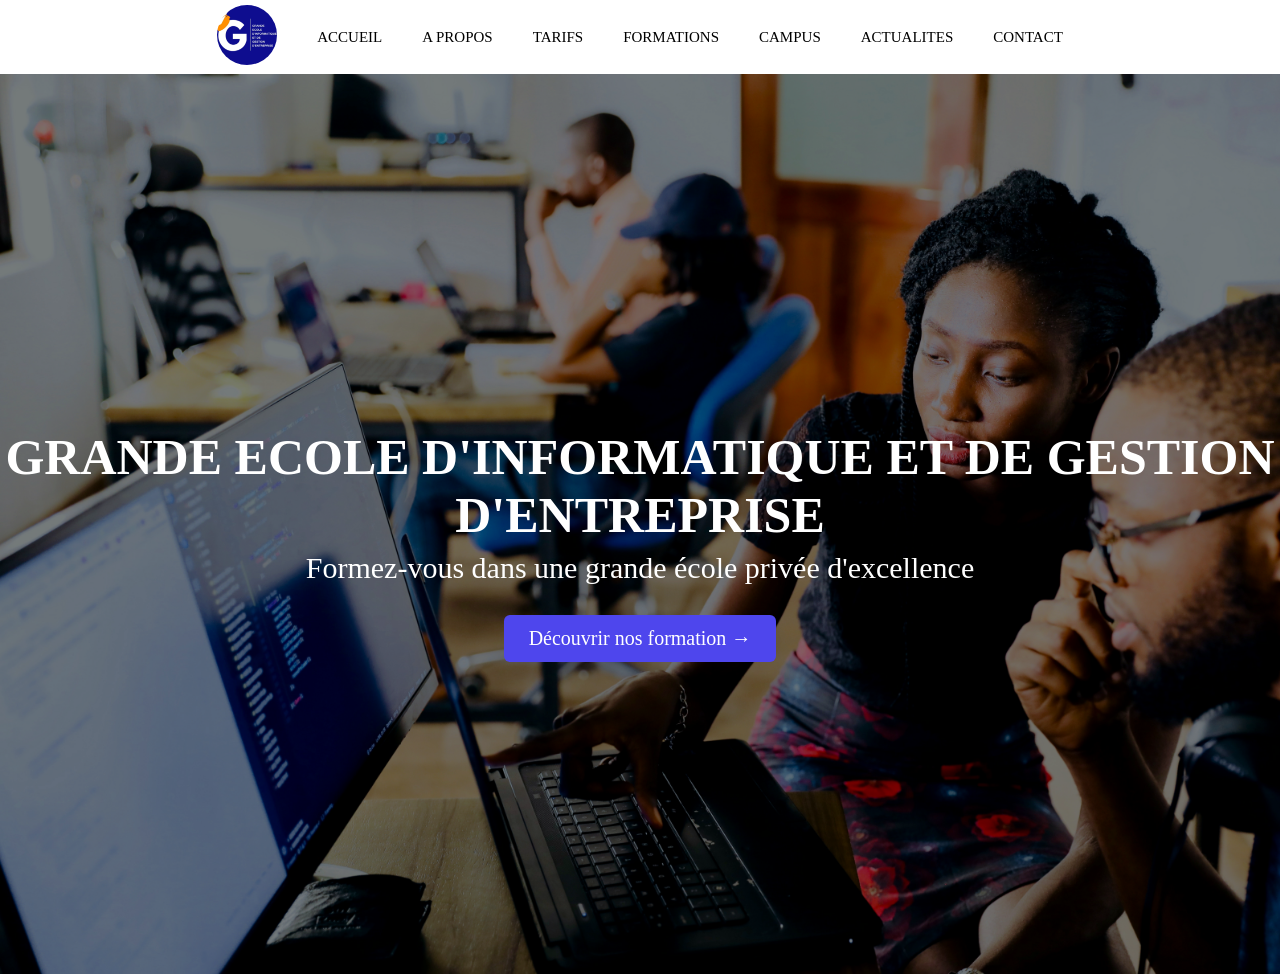
==== commit 95d3496c: "Correction et amélioration du code, modification de la page d'acceuil" ====
--- a/index.html
+++ b/index.html
@@ -1,818 +1,37 @@
 <!DOCTYPE html>
-<html lang="fr">
-  <head>
-    <meta charset="UTF-8" />
-    <meta name="viewport" content="width=device-width, initial-scale=1.0" />
-    <meta
-      name="description"
-      content="GEIGE - Grande École d'Informatique et de Gestion d'Entreprise. Formation professionnelle en développement, réseaux, gestion et commerce."
-    />
-    <meta
-      name="keywords"
-      content="école informatique, gestion entreprise, formation professionnelle, Côte d'Ivoire, GEIGE"
-    />
-    <meta name="author" content="GEIGE" />
-    <meta name="theme-color" content="#4E46ED" />
+<html lang="en">
+<head>
+  <meta charset="UTF-8">
+  <meta name="viewport" content="width=device-width, initial-scale=1.0">
+  <title>Grande Ecole d'Informatique et de Gestion d'Entreprise (GEIGE)</title>
+  <link rel="stylesheet" href="./Css/style.css">
+  <link rel="icon" type="image/png" href="./Img/Logo Geige.jpg">
+</head>
+<body>
+  <!-- Barre de navigation -->
+  <header class="site-header">
+    <div class="logo"><img src="./Img/Logo Geige.jpg" alt="Logo de Geige"></div>
 
-    <!-- Open Graph / Facebook -->
-    <meta property="og:type" content="website" />
-    <meta
-      property="og:title"
-      content="GEIGE - Grande École d'Informatique et de Gestion"
-    />
-    <meta
-      property="og:description"
-      content="Formation professionnelle de qualité en informatique et gestion d'entreprise"
-    />
-    <meta property="og:image" content="./Img/Logo Geige.jpg" />
+    <div class="menu">
+      <ul><a href="#">ACCUEIL</a></ul>
+      <ul><a href="#">A PROPOS</a></ul>
+      <ul><a href="#">TARIFS</a></ul>
+      <ul><a href="#">FORMATIONS</a></ul>
+      <ul><a href="#">CAMPUS</a></ul>
+      <ul><a href="#">ACTUALITES</a></ul>
+      <ul><a href="#">CONTACT</a></ul>
+    </div>
+  </header>
 
-    <!-- Twitter -->
-    <meta name="twitter:card" content="summary_large_image" />
-    <meta
-      name="twitter:title"
-      content="GEIGE - Grande École d'Informatique et de Gestion"
-    />
-
-    <title>
-      GEIGE - Grande École d'Informatique et de Gestion d'Entreprise
-    </title>
-
-    <link rel="icon" type="image/png" href="./Img/Geige.png" />
-    <link rel="apple-touch-icon" href="./Img/Geige.png" />
-    <link rel="stylesheet" href="./Css/style.css" />
-    <link
-      rel="stylesheet"
-      href="https://cdnjs.cloudflare.com/ajax/libs/font-awesome/6.5.0/css/all.min.css"
-    />
-
-    <!-- Preconnect pour améliorer les performances -->
-    <link rel="preconnect" href="https://cdnjs.cloudflare.com" />
-    <link rel="dns-prefetch" href="https://cdnjs.cloudflare.com" />
-  </head>
-
-  <body>
-    <!-- Barre de navigation -->
-    <nav class="navbar" role="navigation" aria-label="Navigation principale">
-      <div class="logo">
-        <a href="#accueil" aria-label="Retour à l'accueil">
-          <img src="./Img/Logo Geige.jpg" alt="Logo GEIGE" class="image" />
-        </a>
+  <!-- Section de présentation -->
+   <section class="presentation-image">
+    <div class="image">
+      <div class="sname">
+        <h1>GRANDE ECOLE D'INFORMATIQUE ET DE GESTION D'ENTREPRISE</h1>
+        <p>Formez-vous dans une grande école privée d'excellence</p>
+          <a href="#" class="btn">Découvrir nos formation → </a>
       </div>
-
-      <div class="menu">
-        <ul>
-          <li><a href="#accueil">Accueil</a></li>
-          <li><a href="#apropos">À Propos</a></li>
-          <li><a href="#filieresimages">Filières</a></li>
-          <li><a href="#services">Services</a></li>
-          <li><a href="#blog">Blog</a></li>
-          <li><a href="#contact">Contact</a></li>
-        </ul>
-      </div>
-
-      <div class="buttons">
-        <button aria-label="S'inscrire">
-          Sign up <i class="fa-solid fa-user-plus" aria-hidden="true"></i>
-        </button>
-        <button aria-label="Se connecter">
-          Login <i class="fa-solid fa-right-to-bracket" aria-hidden="true"></i>
-        </button>
-      </div>
-    </nav>
-
-    <!-- Corps du site web -->
-    <main>
-      <!-- Section Hero -->
-      <section
-        class="backgroundimage"
-        id="accueil"
-        aria-label="Section d'accueil"
-      >
-        <div class="bg bg1" role="img" aria-label="Image de fond"></div>
-        <div
-          class="bg bg2"
-          role="img"
-          aria-label="Image de fond alternative"
-        ></div>
-
-        <div class="quote">
-          <p class="welcome">Bienvenue à GEIGE</p>
-          <blockquote class="text" id="citation">
-            "L'éducation est l'arme la plus puissante qu'on puisse utiliser pour
-            changer le monde" - <cite id="auteur">Nelson Mandela</cite>
-          </blockquote>
-        </div>
-
-        <div class="voirplus">
-          <a href="#filieresimages">
-            <button class="btns">Voir plus</button>
-          </a>
-        </div>
-      </section>
-
-      <!-- Section Filières Disponibles -->
-      <section class="filiere" id="apropos" aria-labelledby="titre-filieres">
-        <h2 class="dispo" id="titre-filieres">
-          <i class="fa-solid fa-book" aria-hidden="true"></i> Filières
-          Disponibles
-        </h2>
-        <p id="presentation1">
-          Notre établissement propose un ensemble de filières adaptées aux
-          besoins actuels du marché et aux aspirations des étudiants. Chaque
-          filière est conçue pour allier enseignement théorique et pratique,
-          afin de garantir une formation complète et professionnalisante.
-        </p>
-      </section>
-
-      <!-- Cards Filières -->
-      <section
-        id="filieresimages"
-        class="filieresimages"
-        aria-label="Liste des filières disponibles"
-      >
-        <a href="#ida-details">
-          <div class="card">
-            <img
-              src="./Img/stem.png"
-              alt="Icône Informatique Développement"
-              loading="lazy"
-            />
-            <p>Informatique Développement d'Application</p>
-          </div>
-        </a>
-
-        <a href="#rit-details">
-          <div class="card">
-            <img
-              src="./Img/local-area.png"
-              alt="Icône Réseaux Informatiques"
-              loading="lazy"
-            />
-            <p>Réseaux Informatique et Télécommunication</p>
-          </div>
-        </a>
-
-        <a href="#fcge-details">
-          <div class="card">
-            <img
-              src="./Img/investment.png"
-              alt="Icône Finance et Gestion"
-              loading="lazy"
-            />
-            <p>Finance Comptabilité et Gestion d'Entreprise</p>
-          </div>
-        </a>
-
-        <a href="#gec-details">
-          <div class="card">
-            <img
-              src="./Img/project-manager.png"
-              alt="Icône Gestion Commerciale"
-              loading="lazy"
-            />
-            <p>Gestion Commerciale</p>
-          </div>
-        </a>
-
-        <a href="#rhcom-details">
-          <div class="card">
-            <img
-              src="./Img/hr-manager.png"
-              alt="Icône Ressources Humaines"
-              loading="lazy"
-            />
-            <p>Ressources Humaines et Communication</p>
-          </div>
-        </a>
-      </section>
-
-      <!-- Section Nos Cours -->
-      <section class="filiere" id="services" aria-labelledby="titre-cours">
-        <h2 class="dispo" id="titre-cours">
-          <i class="fa-solid fa-graduation-cap" aria-hidden="true"></i> Nos
-          Cours
-        </h2>
-        <p id="presentation1">
-          Notre école propose des cours variés, adaptés à chaque niveau et
-          centrés sur l'apprentissage pratique. Les matières sont dispensées par
-          des enseignants qualifiés qui accompagnent les élèves dans leur
-          progression.
-        </p>
-      </section>
-
-      <!-- Carousel Cours -->
-      <section class="coursimages" aria-label="Carrousel de nos cours">
-        <div
-          class="slider"
-          role="region"
-          aria-label="Liste défilante des cours"
-        >
-          <!-- Premier lot (12 cartes) -->
-          <div class="cartes">
-            <img
-              src="./Img/annie-spratt-QckxruozjRg-unsplash.jpg"
-              alt="Cours de Merise"
-              loading="lazy"
-            />
-            <a href="#merise-details"><button>Voir Détails</button></a>
-            <h3>Merise</h3>
-          </div>
-
-          <div class="cartes">
-            <img
-              src="./Img/jakub-zerdzicki-U4-I4oH4xlg-unsplash.jpg"
-              alt="Cours d'Économie"
-              loading="lazy"
-            />
-            <a href="#economie-details"><button>Voir Détails</button></a>
-            <h3>Économie</h3>
-          </div>
-
-          <div class="cartes">
-            <img
-              src="./Img/bozhin-karaivanov-5z70PsbFCMM-unsplash.jpg"
-              alt="Cours de Mathématiques Financières"
-              loading="lazy"
-            />
-            <a href="#mathfin-details"><button>Voir Détails</button></a>
-            <h3>Mathématique Financière</h3>
-          </div>
-
-          <div class="cartes">
-            <img
-              src="./Img/ivan-shilov-ucUB9wxkPgY-unsplash.jpg"
-              alt="Cours d'Anglais"
-              loading="lazy"
-            />
-            <a href="#anglais-details"><button>Voir Détails</button></a>
-            <h3>Anglais</h3>
-          </div>
-
-          <div class="cartes">
-            <img
-              src="./Img/michael-baccin-XopauR-Nagk-unsplash.jpg"
-              alt="Cours de Développement Web"
-              loading="lazy"
-            />
-            <a href="#devweb-details"><button>Voir Détails</button></a>
-            <h3>Développement Web</h3>
-          </div>
-
-          <div class="cartes">
-            <img
-              src="./Img/nathan-cima-xzWlB1dqICk-unsplash.jpg"
-              alt="Cours de Réseaux Locaux"
-              loading="lazy"
-            />
-            <a href="#rli-details"><button>Voir Détails</button></a>
-            <h3>Réseaux Locaux Informatiques</h3>
-          </div>
-
-          <div class="cartes">
-            <img
-              src="./Img/jakub-zerdzicki-heiYgqp0Tsk-unsplash.jpg"
-              alt="Cours de Comptabilité"
-              loading="lazy"
-            />
-            <a href="#compta-details"><button>Voir Détails</button></a>
-            <h3>Comptabilité</h3>
-          </div>
-
-          <div class="cartes">
-            <img
-              src="./Img/sasun-bughdaryan-z13Bkx8zjxI-unsplash.jpg"
-              alt="Cours de Droit du Travail"
-              loading="lazy"
-            />
-            <a href="#droit-details"><button>Voir Détails</button></a>
-            <h3>Droit du Travail</h3>
-          </div>
-
-          <div class="cartes">
-            <img
-              src="./Img/ludovico-ceroseis-1R2XbRa60ts-unsplash.jpg"
-              alt="Cours d'Architecture de Système"
-              loading="lazy"
-            />
-            <a href="#asi-details"><button>Voir Détails</button></a>
-            <h3>Architecture de Système</h3>
-          </div>
-
-          <div class="cartes">
-            <img
-              src="./Img/american-public-power-association-znytbxrOv_4-unsplash.jpg"
-              alt="Cours de Transmission"
-              loading="lazy"
-            />
-            <a href="#transmission-details"><button>Voir Détails</button></a>
-            <h3>Transmission</h3>
-          </div>
-
-          <div class="cartes">
-            <img
-              src="./Img/matthieu-beaumont-iYnpYeyu57k-unsplash.jpg"
-              alt="Cours de Base de données"
-              loading="lazy"
-            />
-            <a href="#bd-details"><button>Voir Détails</button></a>
-            <h3>Base de données</h3>
-          </div>
-
-          <div class="cartes">
-            <img
-              src="./Img/baatcheet-films-anXndgrgiYQ-unsplash.jpg"
-              alt="Cours de Réseaux mobiles"
-              loading="lazy"
-            />
-            <a href="#mobile-details"><button>Voir Détails</button></a>
-            <h3>Réseaux mobiles</h3>
-          </div>
-
-          <!-- Duplication complète pour boucle infinie -->
-          <div class="cartes" aria-hidden="true">
-            <img
-              src="./Img/annie-spratt-QckxruozjRg-unsplash.jpg"
-              alt=""
-              loading="lazy"
-            />
-            <a href="#merise-details" tabindex="-1"
-              ><button tabindex="-1">Voir Détails</button></a
-            >
-            <h3>Merise</h3>
-          </div>
-
-          <div class="cartes" aria-hidden="true">
-            <img
-              src="./Img/jakub-zerdzicki-U4-I4oH4xlg-unsplash.jpg"
-              alt=""
-              loading="lazy"
-            />
-            <a href="#economie-details" tabindex="-1"
-              ><button tabindex="-1">Voir Détails</button></a
-            >
-            <h3>Économie</h3>
-          </div>
-
-          <div class="cartes" aria-hidden="true">
-            <img
-              src="./Img/bozhin-karaivanov-5z70PsbFCMM-unsplash.jpg"
-              alt=""
-              loading="lazy"
-            />
-            <a href="#mathfin-details" tabindex="-1"
-              ><button tabindex="-1">Voir Détails</button></a
-            >
-            <h3>Mathématique Financière</h3>
-          </div>
-
-          <div class="cartes" aria-hidden="true">
-            <img
-              src="./Img/ivan-shilov-ucUB9wxkPgY-unsplash.jpg"
-              alt=""
-              loading="lazy"
-            />
-            <a href="#anglais-details" tabindex="-1"
-              ><button tabindex="-1">Voir Détails</button></a
-            >
-            <h3>Anglais</h3>
-          </div>
-
-          <div class="cartes" aria-hidden="true">
-            <img
-              src="./Img/michael-baccin-XopauR-Nagk-unsplash.jpg"
-              alt=""
-              loading="lazy"
-            />
-            <a href="#devweb-details" tabindex="-1"
-              ><button tabindex="-1">Voir Détails</button></a
-            >
-            <h3>Développement Web</h3>
-          </div>
-
-          <div class="cartes" aria-hidden="true">
-            <img
-              src="./Img/nathan-cima-xzWlB1dqICk-unsplash.jpg"
-              alt=""
-              loading="lazy"
-            />
-            <a href="#rli-details" tabindex="-1"
-              ><button tabindex="-1">Voir Détails</button></a
-            >
-            <h3>Réseaux Locaux Informatiques</h3>
-          </div>
-
-          <div class="cartes" aria-hidden="true">
-            <img
-              src="./Img/jakub-zerdzicki-heiYgqp0Tsk-unsplash.jpg"
-              alt=""
-              loading="lazy"
-            />
-            <a href="#compta-details" tabindex="-1"
-              ><button tabindex="-1">Voir Détails</button></a
-            >
-            <h3>Comptabilité</h3>
-          </div>
-
-          <div class="cartes" aria-hidden="true">
-            <img
-              src="./Img/sasun-bughdaryan-z13Bkx8zjxI-unsplash.jpg"
-              alt=""
-              loading="lazy"
-            />
-            <a href="#droit-details" tabindex="-1"
-              ><button tabindex="-1">Voir Détails</button></a
-            >
-            <h3>Droit du Travail</h3>
-          </div>
-
-          <div class="cartes" aria-hidden="true">
-            <img
-              src="./Img/ludovico-ceroseis-1R2XbRa60ts-unsplash.jpg"
-              alt=""
-              loading="lazy"
-            />
-            <a href="#asi-details" tabindex="-1"
-              ><button tabindex="-1">Voir Détails</button></a
-            >
-            <h3>Architecture de Système</h3>
-          </div>
-
-          <div class="cartes" aria-hidden="true">
-            <img
-              src="./Img/american-public-power-association-znytbxrOv_4-unsplash.jpg"
-              alt=""
-              loading="lazy"
-            />
-            <a href="#transmission-details" tabindex="-1"
-              ><button tabindex="-1">Voir Détails</button></a
-            >
-            <h3>Transmission</h3>
-          </div>
-
-          <div class="cartes" aria-hidden="true">
-            <img
-              src="./Img/matthieu-beaumont-iYnpYeyu57k-unsplash.jpg"
-              alt=""
-              loading="lazy"
-            />
-            <a href="#bd-details" tabindex="-1"
-              ><button tabindex="-1">Voir Détails</button></a
-            >
-            <h3>Base de données</h3>
-          </div>
-
-          <div class="cartes" aria-hidden="true">
-            <img
-              src="./Img/baatcheet-films-anXndgrgiYQ-unsplash.jpg"
-              alt=""
-              loading="lazy"
-            />
-            <a href="#mobile-details" tabindex="-1"
-              ><button tabindex="-1">Voir Détails</button></a
-            >
-            <h3>Réseaux mobiles</h3>
-          </div>
-        </div>
-      </section>
-
-      <!-- Section Statistiques -->
-      <section class="geigeimage" aria-label="Nos réalisations en chiffres">
-        <div class="contenu">
-          <img src="./Img/graduation.png" alt="Icône diplôme" loading="lazy" />
-          <p>+ 20 Cours</p>
-        </div>
-
-        <div class="contenu">
-          <img
-            src="./Img/badge.png"
-            alt="Icône badge professeur"
-            loading="lazy"
-          />
-          <p>+ 10 Professeurs Professionnels</p>
-        </div>
-
-        <div class="contenu">
-          <img
-            src="./Img/certificate.png"
-            alt="Icône certificat"
-            loading="lazy"
-          />
-          <p>+ 100 Étudiants diplômés chaque année</p>
-        </div>
-      </section>
-
-      <!-- Section Nos Professeurs -->
-      <section class="filiere" id="blog" aria-labelledby="titre-professeurs">
-        <h2 class="dispo" id="titre-professeurs">
-          <i class="fa-solid fa-chalkboard-user" aria-hidden="true"></i> Nos
-          Professeurs
-        </h2>
-        <p id="presentation1">
-          Nos enseignants sont la colonne vertébrale de notre école.
-        </p>
-      </section>
-
-      <!-- Carousel Professeurs -->
-      <section class="container-wrapper" aria-label="Carrousel des professeurs">
-        <button
-          class="nav-arrow nav-arrow-left"
-          id="scrollLeft"
-          aria-label="Défiler vers la gauche"
-        >
-          <i class="fas fa-chevron-left" aria-hidden="true"></i>
-        </button>
-
-        <div
-          class="container"
-          id="professeursContainer"
-          role="region"
-          aria-label="Liste des professeurs"
-        >
-          <div class="professeur">
-            <img src="./Img/man.png" alt="Photo de Mr BRETRO" loading="lazy" />
-            <div class="professeur-content">
-              <h3>Mr BRETRO</h3>
-              <p>Architecture de Système et Système d'Exploitation</p>
-              <button class="btn">VOIR DÉTAILS</button>
-            </div>
-          </div>
-
-          <div class="professeur">
-            <img
-              src="./Img/man.png"
-              alt="Photo de Mr BLEDOMOU"
-              loading="lazy"
-            />
-            <div class="professeur-content">
-              <h3>Mr BLEDOMOU</h3>
-              <p>
-                Merise, Langage de programmation (Pascal - C - Php), Base de
-                données
-              </p>
-              <button class="btn">VOIR DÉTAILS</button>
-            </div>
-          </div>
-
-          <div class="professeur">
-            <img
-              src="./Img/man.png"
-              alt="Photo de Mr N'GUETTIA"
-              loading="lazy"
-            />
-            <div class="professeur-content">
-              <h3>Mr N'GUETTIA</h3>
-              <p>
-                Réseaux Locaux Informatique, Téléinformatique, Réseaux Mobiles
-              </p>
-              <button class="btn">VOIR DÉTAILS</button>
-            </div>
-          </div>
-
-          <div class="professeur">
-            <img src="./Img/man.png" alt="Photo de Mr DOSSO" loading="lazy" />
-            <div class="professeur-content">
-              <h3>Mr DOSSO</h3>
-              <p>Développement Web</p>
-              <button class="btn">VOIR DÉTAILS</button>
-            </div>
-          </div>
-
-          <div class="professeur">
-            <img src="./Img/man.png" alt="Photo de Mr X" loading="lazy" />
-            <div class="professeur-content">
-              <h3>Mr TRAORE</h3>
-              <p>Anglais</p>
-              <button class="btn">VOIR DÉTAILS</button>
-            </div>
-          </div>
-
-          <div class="professeur">
-            <img src="./Img/man.png" alt="Photo de Mr Y" loading="lazy" />
-            <div class="professeur-content">
-              <h3>Mr N'GBESSO</h3>
-              <p>Droit</p>
-              <button class="btn">VOIR DÉTAILS</button>
-            </div>
-          </div>
-        </div>
-
-        <button
-          class="nav-arrow nav-arrow-right"
-          id="scrollRight"
-          aria-label="Défiler vers la droite"
-        >
-          <i class="fas fa-chevron-right" aria-hidden="true"></i>
-        </button>
-      </section>
-
-      <!-- Section Avis Parents -->
-      <section class="avistitre" aria-labelledby="titre-avis">
-        <h2 class="dispo" id="titre-avis">
-          <i class="fa-solid fa-star" aria-hidden="true"></i> Avis des parents
-        </h2>
-        <p class="subtitle">
-          Éducation et soutien exceptionnels : avis d'un parent sur l'école
-        </p>
-      </section>
-
-      <section class="geigeimage2" aria-label="Témoignages de parents d'élèves">
-        <div
-          class="avis-container"
-          id="avisContainer"
-          role="region"
-          aria-live="polite"
-        >
-          <div class="avis-card active">
-            <div
-              class="profil"
-              role="img"
-              aria-label="Photo de profil de M. Y"
-            ></div>
-            <h2>M. Y</h2>
-            <p>
-              " Depuis que mon enfant est inscrit dans cette école, j'ai
-              remarqué une grande amélioration dans ses résultats scolaires et
-              dans sa manière de s'exprimer. Les enseignants sont disponibles,
-              ils prennent vraiment le temps d'accompagner les élèves.
-              J'apprécie aussi la discipline et les valeurs que l'école
-              transmet. "
-            </p>
-          </div>
-
-          <div class="avis-card active">
-            <div
-              class="profil"
-              role="img"
-              aria-label="Photo de profil de M. GOA"
-            ></div>
-            <h2>M. GOA</h2>
-            <p>
-              " En tant que parent, je suis très satisfait de l'école. Mon
-              enfant s'y sent bien et progresse chaque jour. Les enseignants
-              sont compétents, attentifs et disponibles pour accompagner les
-              élèves. L'encadrement est sérieux, les activités parascolaires
-              variées et permettent aux enfants de développer leurs talents. La
-              communication école-parents est excellente. Je recommande vivement
-              cette école. "
-            </p>
-          </div>
-
-          <div class="avis-card active">
-            <div
-              class="profil"
-              role="img"
-              aria-label="Photo de profil de M. X"
-            ></div>
-            <h2>M. AGO</h2>
-            <p>
-              " Je suis content de l'école, mon enfant apprend bien et les
-              professeurs sont attentifs. L'ambiance est bonne et les élèves
-              sont bien encadrés. "
-            </p>
-          </div>
-
-          <!-- Avis supplémentaires -->
-          <div class="avis-card">
-            <div
-              class="profil"
-              role="img"
-              aria-label="Photo de profil de Mme KONÉ"
-            ></div>
-            <h2>Mme KONÉ</h2>
-            <p>
-              " L'école offre un cadre d'apprentissage exceptionnel. Mon enfant
-              a développé une passion pour les études et participe activement
-              aux activités. Les résultats sont visibles et je suis ravie. "
-            </p>
-          </div>
-
-          <div class="avis-card">
-            <div
-              class="profil"
-              role="img"
-              aria-label="Photo de profil de M. TRAORÉ"
-            ></div>
-            <h2>M. TRAORÉ</h2>
-            <p>
-              " Je recommande cette école à tous les parents. L'équipe
-              pédagogique est dévouée, les infrastructures modernes et
-              l'ambiance familiale. Mon enfant s'épanouit pleinement. "
-            </p>
-          </div>
-
-          <div class="avis-card">
-            <div
-              class="profil"
-              role="img"
-              aria-label="Photo de profil de Mme DIALLO"
-            ></div>
-            <h2>Mme DIALLO</h2>
-            <p>
-              " Excellente école avec des enseignants passionnés. Mon enfant a
-              fait des progrès remarquables tant sur le plan académique que
-              personnel. Je suis très satisfaite du suivi. "
-            </p>
-          </div>
-        </div>
-
-        <!-- Indicateurs pagination -->
-        <nav
-          class="avis-indicators"
-          id="avisIndicators"
-          aria-label="Navigation des témoignages"
-        ></nav>
-      </section>
-    </main>
-
-    <!-- Footer -->
-    <footer class="footer" id="contact" role="contentinfo">
-      <div class="footer-gauche">
-        <img src="./Img/Logo Geige.jpg" alt="Logo GEIGE" loading="lazy" />
-
-        <div class="reseaux">
-          <p>
-            Les écoles jouent un rôle crucial dans le développement intellectuel
-            et l'avenir des élèves. Elles offrent un environnement structuré où
-            les élèves peuvent apprendre et s'épanouir, tant sur le plan
-            scolaire que social.
-          </p>
-          <a
-            href="https://www.facebook.com/profile.php?id=61551873515585"
-            target="_blank"
-            rel="noopener noreferrer"
-            aria-label="Visitez notre page Facebook"
-          >
-            <i class="fab fa-facebook social-icons" aria-hidden="true"></i>
-          </a>
-          <a
-            href="https://www.tiktok.com/@user9552123931566"
-            target="_blank"
-            rel="noopener noreferrer"
-            aria-label="Suivez-nous sur TikTok"
-          >
-            <i class="fab fa-tiktok social-icons" aria-hidden="true"></i>
-          </a>
-          <a href="#" aria-label="Visitez notre site web">
-            <i class="fas fa-globe social-icons" aria-hidden="true"></i>
-          </a>
-        </div>
-      </div>
-
-      <div class="footer-droite">
-        <h2>Contact</h2>
-        <p>
-          <i class="fas fa-phone" aria-hidden="true"></i>
-          <a href="tel:+22501732948910">(+225) 01 73 29 48 90</a>
-        </p>
-        <p>
-          <i class="fas fa-envelope" aria-hidden="true"></i>
-          <a href="mailto:geige20@gmail.com">geige20@gmail.com</a>
-        </p>
-        <p>
-          <i class="fas fa-location-dot" aria-hidden="true"></i>
-          Rues Des Jardins, Face Station Corlay - Deux-plateaux - Vallon Cocody
-        </p>
-      </div>
-
-      <!-- Footer bas -->
-      <div class="footer-bas">
-        <p>
-          <a href="#accueil">© 2025 All Rights Reserved by GEIGE</a>
-        </p>
-      </div>
-    </footer>
-
-    <!-- Scripts -->
-    <script src="./main.js" defer></script>
-
-    <!-- Schema.org pour le SEO -->
-    <script type="application/ld+json">
-      {
-        "@context": "https://schema.org",
-        "@type": "EducationalOrganization",
-        "name": "Grande École d'Informatique et de Gestion d'Entreprise (GEIGE)",
-        "alternateName": "GEIGE",
-        "url": "https://www.geige.com",
-        "logo": "./Img/Logo Geige.jpg",
-        "description": "Formation professionnelle en informatique, développement, réseaux, gestion et commerce en Côte d'Ivoire",
-        "address": {
-          "@type": "PostalAddress",
-          "streetAddress": "Rues Des Jardins, Face Station Corlay",
-          "addressLocality": "Cocody",
-          "addressRegion": "Deux-plateaux - Vallon",
-          "addressCountry": "CI"
-        },
-        "contactPoint": {
-          "@type": "ContactPoint",
-          "telephone": "+225-01-73-29-48-90",
-          "contactType": "Admissions",
-          "email": "geige20@gmail.com"
-        },
-        "sameAs": [
-          "https://www.facebook.com/profile.php?id=61551873515585",
-          "https://www.tiktok.com/@user9552123931566"
-        ]
-      }
-    </script>
-  </body>
-</html>
+    </div>
+   </section>
+</body>
+</html>
--- a/Css/style.css
+++ b/Css/style.css
@@ -1,1421 +1,102 @@
-/* ============================================
-   STYLE PROFESSIONNEL GEIGE - Version Améliorée
-   ============================================ */
-
-/* ========== RESET & VARIABLES ========== */
-* {
-  box-sizing: border-box;
+/*Barre de navigation*/
+body {
   margin: 0;
   padding: 0;
 }
 
-:root {
-  /* Couleurs principales */
-  --primary: #4E46ED;
-  --primary-dark: #1e3a8a;
-  --primary-light: #6366f1;
-  --accent: #f6c500;
-  --accent-dark: #d4a900;
-  --muted: #6b7280;
-  --text-dark: #0f1724;
-  --bg: #f6f7fb;
-  --card: #ffffff;
-  --nav-height: 72px;
-  
-  /* Ombres */
-  --shadow-sm: 0 2px 8px rgba(10, 20, 40, 0.04);
-  --shadow-md: 0 6px 20px rgba(9, 30, 63, 0.08);
-  --shadow-lg: 0 12px 30px rgba(15, 23, 42, 0.12);
-  --shadow-xl: 0 20px 40px rgba(6, 18, 44, 0.15);
-  
-  /* Transitions */
-  --transition-fast: 0.2s ease;
-  --transition-normal: 0.3s ease;
-  --transition-slow: 0.6s ease;
+.site-header {
+  display: flex;
+  align-items: center;
+  justify-content: center;
+  margin-top: 5px;
 }
 
-html {
-  scroll-behavior: smooth;
-  scroll-padding-top: var(--nav-height);
+.site-header .logo img{
+  height: 60px;
+  border-radius: 50px;
 }
 
-html, body {
-  height: 100%;
-  width: 100%;
-  font-family: "Poppins", "Segoe UI", Arial, sans-serif;
-  font-size: 16px;
-  background: var(--bg);
-  -webkit-font-smoothing: antialiased;
-  -moz-osx-font-smoothing: grayscale;
-  overflow-x: hidden;
-  color: var(--text-dark);
-  line-height: 1.6;
+.menu {
+  display: flex;
+  justify-content: center;
+  align-items: center;
 }
 
-/* ========== NAVBAR PROFESSIONNELLE ========== */
-.navbar {
-  display: flex;
-  align-items: center;
-  justify-content: space-between;
-  gap: 20px;
-  padding: 12px 5%;
-  background: rgba(255, 255, 255, 0.98);
-  backdrop-filter: blur(10px);
-  box-shadow: 0 4px 20px rgba(10, 20, 40, 0.08);
-  position: sticky;
-  top: 0;
-  z-index: 100;
-  height: var(--nav-height);
-  transition: all var(--transition-normal);
+.menu ul a {
+  text-decoration: none;
+  color: #000;
+  font-size: 15px;
 }
 
-.navbar.scrolled {
-  box-shadow: 0 6px 25px rgba(10, 20, 40, 0.12);
-  padding: 8px 5%;
+
+ul a {
+  transition: transform 0.2s ease, color 0.2s ease;
+  display: inline-block;
 }
 
-.logo {
-  transition: transform var(--transition-normal);
-}
-
-.logo:hover {
+ul a:hover {
+  color: rgb(31, 31, 162);
   transform: scale(1.05);
 }
 
-.logo .image {
-  width: 64px;
-  height: 64px;
-  object-fit: cover;
-  border-radius: 50%;
-  display: block;
-  box-shadow: 0 4px 12px rgba(0, 0, 0, 0.1);
-  border: 3px solid var(--primary-light);
-  transition: all var(--transition-normal);
+/*Section de présentation*/
+.presentation-image {
+  margin-top: 5px;
 }
 
-.logo .image:hover {
-  box-shadow: 0 6px 20px rgba(78, 70, 237, 0.3);
+.image {
+  background-image: url(../Img/img2.jpg);
+  height: 100vh;
+  background-repeat: no-repeat;
+  background-size: cover;
 }
 
-/* Menu Navigation */
-.menu ul {
-  display: flex;
-  gap: 32px;
-  list-style: none;
-  align-items: center;
-}
-
-.menu ul li a {
-  text-decoration: none;
-  color: var(--text-dark);
-  font-weight: 600;
-  font-size: 0.95rem;
-  padding: 8px 4px;
-  position: relative;
-  transition: color var(--transition-fast);
-}
-
-.menu ul li a::after {
-  content: "";
-  position: absolute;
-  left: 0;
-  bottom: -2px;
-  width: 0%;
-  height: 3px;
-  background: linear-gradient(90deg, var(--primary), var(--primary-light));
-  border-radius: 2px;
-  transition: width var(--transition-normal);
-}
-
-.menu ul li a:hover {
-  color: var(--primary);
-}
-
-.menu ul li a:hover::after {
-  width: 100%;
-}
-
-/* Boutons */
-.buttons {
-  display: flex;
-  gap: 12px;
-  align-items: center;
-}
-
-.buttons button {
-  border: none;
-  padding: 11px 20px;
-  border-radius: 10px;
-  font-weight: 700;
-  font-size: 0.9rem;
-  color: white;
-  background: linear-gradient(135deg, var(--primary), var(--primary-dark));
-  display: inline-flex;
-  align-items: center;
-  gap: 8px;
-  cursor: pointer;
-  box-shadow: 0 4px 15px rgba(78, 70, 237, 0.2);
-  transition: all var(--transition-normal);
-  position: relative;
-  overflow: hidden;
-}
-
-.buttons button::before {
-  content: "";
-  position: absolute;
-  top: 0;
-  left: -100%;
-  width: 100%;
-  height: 100%;
-  background: linear-gradient(90deg, transparent, rgba(255, 255, 255, 0.3), transparent);
-  transition: left 0.5s ease;
-}
-
-.buttons button:hover::before {
-  left: 100%;
-}
-
-.buttons button:hover {
-  transform: translateY(-3px);
-  box-shadow: 0 8px 25px rgba(78, 70, 237, 0.3);
-}
-
-.buttons button:active {
-  transform: translateY(-1px);
-}
-
-/* ========== HERO SECTION ========== */
-.backgroundimage {
-  position: relative;
-  width: 100%;
-  min-height: 100vh;
-  display: flex;
-  align-items: center;
-  justify-content: center;
-  flex-direction: column;
-  text-align: center;
-  color: #fff;
-  padding: 40px 5%;
-  overflow: hidden;
-}
-
-.backgroundimage::before {
-  content: "";
-  position: absolute;
-  top: 0;
-  left: 0;
-  width: 100%;
-  height: 100%;
-  background: linear-gradient(180deg, rgba(0, 0, 0, 0.6), rgba(0, 0, 0, 0.4));
-  z-index: 1;
-}
-
-.bg {
-  position: absolute;
-  top: 0;
-  left: 0;
-  width: 100%;
-  height: 100%;
-  background-size: cover;
-  background-position: center;
-  transition: opacity 1.5s ease-in-out;
-  opacity: 0;
-  z-index: 0;
-}
-
-.bg1 {
-  opacity: 1;
-}
-
-.quote, .voirplus {
-  position: relative;
-  z-index: 2;
-  animation: fadeInUp 1s ease;
-}
-
-@keyframes fadeInUp {
-  from {
-    opacity: 0;
-    transform: translateY(30px);
-  }
-  to {
-    opacity: 1;
-    transform: translateY(0);
-  }
-}
-
-.welcome {
-  font-style: italic;
-  font-size: 1.1rem;
-  font-weight: 400;
-  margin-bottom: 20px;
-  letter-spacing: 1px;
-  text-transform: uppercase;
-  color: var(--accent);
-  text-shadow: 0 2px 10px rgba(0, 0, 0, 0.3);
-}
-
-.quote .text {
-  font-family: 'Georgia', 'Times New Roman', serif;
-  font-size: clamp(22px, 4.5vw, 42px);
-  padding: 20px 40px;
-  font-weight: 700;
-  line-height: 1.3;
-  letter-spacing: 0.5px;
-  text-shadow: 0 3px 15px rgba(0, 0, 0, 0.5);
-  max-width: 900px;
-  margin: 0 auto;
-}
-
-#citation {
-  font-style: italic;
-  opacity: 1;
-  transition: opacity 1s ease-in-out;
-}
-
-#auteur {
-  color: var(--accent);
-  font-weight: 800;
-}
-
-.voirplus .btns {
-  margin-top: 35px;
-  padding: 14px 32px;
-  border-radius: 50px;
-  font-weight: 700;
-  font-size: 1rem;
-  border: none;
-  background: linear-gradient(90deg, var(--accent), var(--accent-dark));
-  color: #08224c;
-  box-shadow: 0 8px 25px rgba(246, 197, 0, 0.4);
-  cursor: pointer;
-  transition: all var(--transition-normal);
-  position: relative;
-  overflow: hidden;
-}
-
-.voirplus .btns::before {
-  content: "";
-  position: absolute;
-  top: 50%;
-  left: 50%;
-  width: 0;
-  height: 0;
-  border-radius: 50%;
-  background: rgba(255, 255, 255, 0.3);
-  transform: translate(-50%, -50%);
-  transition: width 0.6s ease, height 0.6s ease;
-}
-
-.voirplus .btns:hover::before {
-  width: 300px;
-  height: 300px;
-}
-
-.voirplus .btns:hover {
-  transform: translateY(-5px);
-  box-shadow: 0 12px 35px rgba(246, 197, 0, 0.5);
-}
-
-/* ========== SECTIONS TITRES ========== */
-.filiere {
-  padding: 60px 5%;
-  text-align: center;
-  background: var(--bg);
-}
-
-.dispo {
-  font-size: clamp(1.4rem, 3vw, 1.8rem);
-  font-weight: 800;
-  color: var(--text-dark);
-  display: inline-flex;
-  align-items: center;
-  gap: 12px;
-  margin-bottom: 16px;
-  position: relative;
-}
-
-.dispo::after {
-  content: "";
-  position: absolute;
-  bottom: -8px;
-  left: 50%;
-  transform: translateX(-50%);
-  width: 60px;
-  height: 4px;
-  background: linear-gradient(90deg, var(--primary), var(--accent));
-  border-radius: 2px;
-}
-
-.dispo i {
-  color: var(--primary);
-  font-size: 1.6rem;
-}
-
-#presentation1 {
-  max-width: 950px;
-  margin: 25px auto 0;
-  color: var(--muted);
-  font-size: 1.05rem;
-  line-height: 1.8;
-  padding: 0 20px;
-}
-
-/* ========== CARTES FILIÈRES ========== */
-.filieresimages {
-  display: flex;
-  justify-content: center;
-  gap: 28px;
-  padding: 40px 5%;
-  flex-wrap: wrap;
-}
-
-.filieresimages a {
-  text-decoration: none;
-}
-
-.card {
-  width: 240px;
-  height: 240px;
-  background: var(--card);
-  border-radius: 16px;
-  padding: 24px;
-  text-align: center;
-  box-shadow: var(--shadow-md);
-  transition: all var(--transition-normal);
-  display: flex;
-  flex-direction: column;
-  align-items: center;
-  justify-content: center;
-  position: relative;
-  overflow: hidden;
-}
-
-.card::before {
-  content: "";
-  position: absolute;
-  top: 0;
-  left: 0;
-  width: 100%;
-  height: 100%;
-  background: linear-gradient(135deg, var(--primary-light), var(--accent));
-  opacity: 0;
-  transition: opacity var(--transition-normal);
-}
-
-.card:hover::before {
-  opacity: 0.05;
-}
-
-.card img {
-  width: 90px;
-  height: 90px;
-  object-fit: contain;
-  margin-bottom: 16px;
-  transition: transform var(--transition-normal);
-  position: relative;
-  z-index: 1;
-}
-
-.card p {
-  font-weight: 700;
-  color: var(--text-dark);
-  font-size: 1rem;
-  position: relative;
-  z-index: 1;
-  transition: color var(--transition-normal);
-}
-
-.card:hover {
-  transform: translateY(-12px);
-  box-shadow: var(--shadow-xl);
-}
-
-.card:hover img {
-  transform: scale(1.1) rotateZ(5deg);
-}
-
-.card:hover p {
-  color: var(--primary);
-}
-
-/* ========== COURS CAROUSEL ========== */
-.coursimages {
-  display: flex;
-  justify-content: center;
-  width: 100%;
-  overflow: hidden;
-  position: relative;
-  padding: 50px 0;
-  background: linear-gradient(180deg, #f8fafc, #ffffff);
-}
-
-.slider {
-  display: flex;
-  width: max-content;
-  animation: defilement 60s linear infinite;
-  gap: 30px;
-}
-
-.cartes {
-  width: 480px;
-  background: var(--card);
-  border-radius: 18px;
-  overflow: hidden;
-  box-shadow: var(--shadow-md);
-  text-align: center;
-  transition: all var(--transition-normal);
-  position: relative;
-}
-
-.cartes::before {
-  content: "";
-  position: absolute;
-  top: 0;
-  left: 0;
-  width: 100%;
-  height: 100%;
-  background: linear-gradient(180deg, transparent, rgba(78, 70, 237, 0.05));
-  opacity: 0;
-  transition: opacity var(--transition-normal);
-  z-index: 1;
-}
-
-.cartes:hover::before {
-  opacity: 1;
-}
-
-.cartes:hover {
-  transform: scale(1.08);
-  box-shadow: 0 15px 40px rgba(78, 70, 237, 0.2);
-  cursor: pointer;
-}
-
-.cartes img {
-  width: 100%;
-  height: 240px;
-  object-fit: cover;
-  display: block;
-  transition: transform var(--transition-slow);
-}
-
-.cartes:hover img {
-  transform: scale(1.1);
-}
-
-.cartes button {
-  margin: -20px 0 12px;
-  padding: 12px 24px;
-  border-radius: 50px;
-  background: linear-gradient(90deg, var(--primary), var(--primary-dark));
-  color: white;
-  border: none;
-  font-weight: 700;
-  cursor: pointer;
-  box-shadow: 0 6px 20px rgba(78, 70, 237, 0.3);
-  transition: all var(--transition-fast);
-  position: relative;
-  z-index: 2;
-}
-
-.cartes button:hover {
-  transform: translateY(-4px);
-  box-shadow: 0 10px 30px rgba(78, 70, 237, 0.4);
-}
-
-.cartes h3 {
-  padding: 12px 20px 28px;
-  font-size: 1.15rem;
-  color: var(--text-dark);
-  font-weight: 700;
-}
-
-@keyframes defilement {
-  0% { transform: translateX(0); }
-  100% { transform: translateX(-50%); }
-}
-
-.coursimages:hover .slider {
-  animation-play-state: paused;
-}
-
-/* ========== STATISTIQUES ========== */
-.geigeimage {
+.sname {
   display: flex;
   justify-content: center;
   align-items: center;
-  gap: 50px;
-  padding: 80px 5%;
-  flex-wrap: wrap;
-  background: linear-gradient(135deg, #0a1929, #1e3a5f);
-  color: #fff;
-  position: relative;
-  overflow: hidden;
+  flex-direction: column;
+  height: 100vh;
+  background-color: rgba(0, 0, 0, 0.474);
 }
 
-.geigeimage::before {
-  content: "";
-  position: absolute;
-  top: -50%;
-  right: -50%;
-  width: 100%;
-  height: 100%;
-  background: radial-gradient(circle, rgba(78, 70, 237, 0.1), transparent);
-  animation: rotate 20s linear infinite;
+.sname h1 {
+  font-size: 50px;
+  font-weight: bold;
+  color: #ffff;
+  text-align: center;
+  margin-bottom: 5px;
 }
 
-@keyframes rotate {
-  from { transform: rotate(0deg); }
-  to { transform: rotate(360deg); }
-}
-
-.contenu {
-  width: 280px;
+.sname p {
+  font-size: 30px;
+  font-family: 'Times New Roman', Times, serif;
+  font-weight:normal;
+  color: #ffff;
   text-align: center;
-  display: flex;
-  flex-direction: column;
-  align-items: center;
-  justify-content: center;
-  padding: 30px;
-  background: rgba(255, 255, 255, 0.05);
-  border-radius: 20px;
-  backdrop-filter: blur(10px);
-  border: 2px solid rgba(255, 255, 255, 0.1);
-  transition: all var(--transition-normal);
-  position: relative;
-  z-index: 1;
-}
-
-.contenu:hover {
-  transform: translateY(-10px);
-  background: rgba(255, 255, 255, 0.1);
-  border-color: var(--accent);
-}
-
-.contenu img {
-  width: 100px;
-  height: 100px;
-  object-fit: contain;
-  margin-bottom: 20px;
-  filter: drop-shadow(0 8px 20px rgba(0, 0, 0, 0.4));
-  transition: transform var(--transition-normal);
-}
-
-.contenu:hover img {
-  transform: scale(1.15) rotateY(180deg);
-}
-
-.contenu p {
-  font-size: 1.5rem;
-  font-weight: 800;
-  color: #fff;
-  margin: 0;
-  text-shadow: 0 2px 10px rgba(0, 0, 0, 0.3);
-}
-
-/* ========== PROFESSEURS ========== */
-.container-wrapper {
-  position: relative;
-  width: 100%;
-  padding: 50px 5%;
-  background: var(--bg);
-}
-
-.container {
-  display: flex;
-  gap: 25px;
-  padding: 0 50px;
-  overflow-x: auto;
-  scroll-behavior: smooth;
-  scrollbar-width: none;
-  -ms-overflow-style: none;
-}
-
-.container::-webkit-scrollbar {
-  display: none;
-}
-
-.nav-arrow {
-  position: absolute;
-  top: 50%;
-  transform: translateY(-50%);
-  width: 55px;
-  height: 55px;
-  border-radius: 50%;
-  border: none;
-  background: linear-gradient(135deg, var(--primary), var(--primary-dark));
-  color: white;
-  font-size: 1.3rem;
-  cursor: pointer;
-  z-index: 10;
-  display: flex;
-  align-items: center;
-  justify-content: center;
-  box-shadow: 0 8px 25px rgba(78, 70, 237, 0.3);
-  transition: all var(--transition-normal);
-}
-
-.nav-arrow:hover {
-  transform: translateY(-50%) scale(1.15);
-  box-shadow: 0 12px 35px rgba(78, 70, 237, 0.5);
-}
-
-.nav-arrow:active {
-  transform: translateY(-50%) scale(1.05);
-}
-
-.nav-arrow-left {
-  left: 10px;
-}
-
-.nav-arrow-right {
-  right: 10px;
-}
-
-.professeur {
-  min-width: 320px;
-  width: 320px;
-  background: var(--card);
-  border-radius: 18px;
-  overflow: hidden;
-  box-shadow: var(--shadow-md);
-  transition: all var(--transition-normal);
-  flex-shrink: 0;
-  position: relative;
-}
-
-.professeur::before {
-  content: "";
-  position: absolute;
-  top: 0;
-  left: 0;
-  width: 100%;
-  height: 100%;
-  background: linear-gradient(180deg, transparent, rgba(78, 70, 237, 0.05));
-  opacity: 0;
-  transition: opacity var(--transition-normal);
-  z-index: 1;
-}
-
-.professeur:hover::before {
-  opacity: 1;
-}
-
-.professeur:hover {
-  transform: translateY(-10px);
-  box-shadow: var(--shadow-xl);
-}
-
-.professeur img {
-  width: 100%;
-  height: 240px;
-  object-fit: cover;
-  display: block;
-  transition: transform var(--transition-slow);
-}
-
-.professeur:hover img {
-  transform: scale(1.1);
-}
-
-.professeur-content {
-  padding: 24px;
-  background: linear-gradient(180deg, #02265a, #012046);
-  color: #fff;
-  display: flex;
-  flex-direction: column;
-  gap: 14px;
-  min-height: 200px;
-}
-
-.professeur-content h3 {
-  margin: 0;
-  font-size: 1.25rem;
-  font-weight: 800;
-  font-family: 'Georgia', 'Times New Roman', serif;
-  color: var(--accent);
-}
-
-.professeur-content p {
-  color: #dbeafe;
-  font-size: 0.98rem;
-  line-height: 1.5;
-  flex: 1;
+  margin-top: 2px;
 }
 
 .btn {
-  align-self: flex-start;
-  padding: 10px 18px;
-  border-radius: 50px;
-  border: none;
-  background: linear-gradient(90deg, var(--accent), var(--accent-dark));
-  color: #08224c;
-  font-weight: 800;
-  cursor: pointer;
-  box-shadow: 0 4px 15px rgba(246, 197, 0, 0.3);
-  transition: all var(--transition-fast);
+    display: inline-block;
+    font-size: 20px;
+    padding: 12px 25px;
+    font-family: 'Times New Roman', Times, serif;
+    background-color: #4E46ED;
+    color: white;
+    text-decoration: none;
+    border-radius: 6px;
+    transition: background-color 0.3s ease, transform 0.3s ease;
 }
 
 .btn:hover {
-  transform: translateY(-3px);
-  box-shadow: 0 8px 25px rgba(246, 197, 0, 0.5);
+  background-color: #f1f1f1;
+  transform: scale(1.05);
+  cursor: pointer;
+  color: #000;
 }
 
-/* ========== AVIS PARENTS ========== */
-.geigeimage2 {
-  background: linear-gradient(180deg, #f8fafc, #ffffff);
-  padding: 60px 5% 80px;
-  position: relative;
+.sname .btn a {
+  text-decoration: none;
+  color: #fff;
 }
-
-.avistitre {
-  padding: 20px 0 40px;
-  text-align: center;
-}
-
-.subtitle {
-  color: var(--muted);
-  font-size: 1.05rem;
-  margin-top: 12px;
-  font-style: italic;
-}
-
-.avis-container {
-  display: flex;
-  justify-content: center;
-  gap: 30px;
-  padding: 20px;
-  flex-wrap: wrap;
-  min-height: 480px;
-  align-items: flex-start;
-}
-
-.avis-card {
-  width: 380px;
-  background: var(--card);
-  border-radius: 20px;
-  padding: 35px;
-  box-shadow: var(--shadow-md);
-  position: relative;
-  opacity: 0;
-  transform: scale(0.92);
-  transition: all 0.8s cubic-bezier(0.4, 0, 0.2, 1);
-  display: none;
-  border: 2px solid transparent;
-}
-
-.avis-card.active {
-  opacity: 1;
-  transform: scale(1);
-  display: block;
-  animation: fadeInScale 0.8s ease;
-}
-
-@keyframes fadeInScale {
-  from {
-    opacity: 0;
-    transform: scale(0.92) translateY(30px);
-  }
-  to {
-    opacity: 1;
-    transform: scale(1) translateY(0);
-  }
-}
-
-.avis-card:hover {
-  border-color: var(--primary-light);
-  box-shadow: 0 15px 40px rgba(78, 70, 237, 0.15);
-}
-
-.profil {
-  width: 70px;
-  height: 70px;
-  border-radius: 50%;
-  background: linear-gradient(135deg, var(--primary), var(--accent));
-  margin: 0 auto 20px;
-  border: 4px solid white;
-  box-shadow: 0 6px 20px rgba(78, 70, 237, 0.2);
-}
-
-.avis-card h2 {
-  margin: 12px 0 16px;
-  font-size: 1.15rem;
-  font-weight: 800;
-  color: var(--text-dark);
-  text-align: center;
-}
-
-.avis-card p {
-  color: #475569;
-  font-style: italic;
-  line-height: 1.8;
-  font-size: 0.98rem;
-}
-
-.avis-indicators {
-  display: flex;
-  justify-content: center;
-  gap: 12px;
-  margin-top: 40px;
-}
-
-.avis-indicator {
-  width: 14px;
-  height: 14px;
-  border-radius: 50%;
-  background: #cbd5e1;
-  cursor: pointer;
-  transition: all 0.4s cubic-bezier(0.4, 0, 0.2, 1);
-  border: 2px solid transparent;
-}
-
-.avis-indicator.active {
-  background: var(--primary);
-  transform: scale(1.5);
-  box-shadow: 0 0 15px rgba(78, 70, 237, 0.6);
-  border-color: var(--primary-light);
-}
-
-.avis-indicator:hover {
-  background: var(--primary-dark);
-  transform: scale(1.3);
-}
-
-/* ========== FOOTER ========== */
-.footer {
-  display: flex;
-  gap: 40px;
-  justify-content: space-between;
-  align-items: flex-start;
-  padding: 60px 5%;
-  background: linear-gradient(135deg, #08224c, #0b2f63);
-  color: #fff;
-  flex-wrap: wrap;
-  margin: 0;
-  width: 100%;
-  position: relative;
-}
-
-.footer::before {
-  content: "";
-  position: absolute;
-  top: 0;
-  left: 0;
-  width: 100%;
-  height: 2px;
-  background: linear-gradient(90deg, transparent, var(--accent), transparent);
-}
-
-.footer-gauche {
-  display: flex;
-  gap: 25px;
-  align-items: flex-start;
-  max-width: 750px;
-}
-
-.footer-gauche img {
-  width: 140px;
-  height: 140px;
-  object-fit: cover;
-  border-radius: 16px;
-  box-shadow: 0 10px 30px rgba(0, 0, 0, 0.4);
-  border: 3px solid rgba(255, 255, 255, 0.1);
-  transition: transform var(--transition-normal);
-}
-
-.footer-gauche img:hover {
-  transform: scale(1.05) rotate(2deg);
-}
-
-.footer .reseaux {
-  color: #e6eefc;
-  font-size: 1rem;
-  line-height: 1.7;
-}
-
-.social-icons {
-  display: inline-flex;
-  align-items: center;
-  justify-content: center;
-  width: 46px;
-  height: 46px;
-  font-size: 1.1rem;
-  margin: 15px 12px 0 0;
-  background: rgba(255, 255, 255, 0.08);
-  border-radius: 12px;
-  color: #fff;
-  transition: all var(--transition-normal);
-  border: 2px solid transparent;
-}
-
-.social-icons:hover {
-  transform: translateY(-5px) rotate(5deg);
-  background: var(--accent);
-  color: #08224c;
-  border-color: var(--accent);
-  box-shadow: 0 8px 25px rgba(246, 197, 0, 0.4);
-}
-
-.footer-droite {
-  min-width: 280px;
-  display: flex;
-  flex-direction: column;
-  gap: 14px;
-}
-
-.footer-droite h2 {
-  color: var(--accent);
-  font-size: 1.5rem;
-  margin: 0 0 10px 0;
-  font-weight: 800;
-}
-
-.footer-droite p {
-  color: #dbeafe;
-  font-size: 1rem;
-  display: flex;
-  align-items: center;
-  gap: 10px;
-  transition: color var(--transition-fast);
-}
-
-.footer-droite p:hover {
-  color: var(--accent);
-}
-
-.footer-droite p i {
-  color: var(--accent);
-  font-size: 1.1rem;
-}
-
-.footer-bas {
-  width: 100%;
-  background: transparent;
-  border-top: 2px solid rgba(255, 255, 255, 0.1);
-  text-align: center;
-  padding: 20px;
-  font-size: 0.95rem;
-  margin: 30px 0 0 0;
-}
-
-.footer-bas a {
-  text-decoration: none;
-  color: #dbeafe;
-  transition: all var(--transition-fast);
-  font-weight: 600;
-}
-
-.footer-bas a:hover {
-  color: var(--accent);
-  text-shadow: 0 0 10px rgba(246, 197, 0, 0.5);
-}
-
-/* ========== RESPONSIVE DESIGN ========== */
-@media (max-width: 1024px) {
-  .navbar { padding: 12px 4%; }
-  .menu ul { gap: 24px; }
-  .filiere { padding: 50px 4%; }
-  .container-wrapper { padding: 40px 4%; }
-}
-
-@media (max-width: 768px) {
-  .navbar { 
-    padding: 10px 3%; 
-    flex-wrap: wrap;
-  }
-  
-  .menu { 
-    display: none; 
-  }
-  
-  .buttons {
-    gap: 8px;
-  }
-  
-  .buttons button {
-    padding: 9px 16px;
-    font-size: 0.85rem;
-  }
-  
-  .backgroundimage { 
-    padding: 80px 4% 40px; 
-    min-height: 70vh; 
-  }
-  
-  .welcome {
-    font-size: 1rem;
-  }
-  
-  .quote .text {
-    font-size: clamp(18px, 5vw, 28px);
-    padding: 15px 20px;
-  }
-  
-  .voirplus .btns {
-    padding: 12px 24px;
-    font-size: 0.95rem;
-  }
-  
-  .filiere {
-    padding: 40px 3%;
-  }
-  
-  .dispo {
-    font-size: 1.4rem;
-  }
-  
-  #presentation1 {
-    font-size: 0.95rem;
-    padding: 0 10px;
-  }
-  
-  .card { 
-    width: 200px; 
-    height: 200px; 
-    padding: 20px;
-  }
-  
-  .card img {
-    width: 70px;
-    height: 70px;
-  }
-  
-  .card p {
-    font-size: 0.9rem;
-  }
-  
-  .cartes { 
-    width: 90%; 
-    max-width: 400px; 
-  }
-  
-  .cartes img {
-    height: 200px;
-  }
-  
-  .geigeimage {
-    padding: 60px 3%;
-    gap: 30px;
-  }
-  
-  .contenu {
-    width: 100%;
-    max-width: 300px;
-  }
-  
-  .contenu p {
-    font-size: 1.3rem;
-  }
-  
-  .container-wrapper {
-    padding: 40px 3%;
-  }
-  
-  .container {
-    padding: 0 40px;
-  }
-  
-  .nav-arrow {
-    width: 45px;
-    height: 45px;
-    font-size: 1.1rem;
-  }
-  
-  .professeur { 
-    width: 90%; 
-    max-width: 380px;
-    min-width: 280px;
-  }
-  
-  .professeur img {
-    height: 200px;
-  }
-  
-  .geigeimage2 {
-    padding: 50px 3% 70px;
-  }
-  
-  .avis-card { 
-    width: 100%; 
-    max-width: 500px;
-    padding: 28px;
-  }
-  
-  .avis-container {
-    min-height: 420px;
-  }
-  
-  .footer { 
-    flex-direction: column; 
-    align-items: center; 
-    text-align: center; 
-    gap: 30px;
-    padding: 50px 4%;
-  }
-  
-  .footer-gauche { 
-    flex-direction: column; 
-    align-items: center;
-    max-width: 100%;
-  }
-  
-  .footer-gauche img {
-    width: 120px;
-    height: 120px;
-  }
-  
-  .footer-droite { 
-    align-items: center;
-    text-align: center;
-  }
-  
-  .footer-droite p {
-    justify-content: center;
-  }
-}
-
-@media (max-width: 480px) {
-  .navbar {
-    height: auto;
-    padding: 8px 3%;
-  }
-  
-  .logo .image {
-    width: 50px;
-    height: 50px;
-  }
-  
-  .buttons {
-    width: 100%;
-    justify-content: center;
-  }
-  
-  .buttons button {
-    flex: 1;
-    padding: 10px;
-    font-size: 0.8rem;
-  }
-  
-  .backgroundimage {
-    min-height: 60vh;
-    padding: 60px 3% 30px;
-  }
-  
-  .quote .text {
-    padding: 10px 15px;
-  }
-  
-  .voirplus .btns {
-    width: 100%;
-    max-width: 200px;
-  }
-  
-  .card {
-    width: 160px;
-    height: 180px;
-    padding: 15px;
-  }
-  
-  .card img {
-    width: 60px;
-    height: 60px;
-  }
-  
-  .card p {
-    font-size: 0.85rem;
-  }
-  
-  .cartes {
-    width: 95%;
-  }
-  
-  .geigeimage {
-    padding: 50px 3%;
-  }
-  
-  .contenu {
-    padding: 20px;
-  }
-  
-  .contenu img {
-    width: 80px;
-    height: 80px;
-  }
-  
-  .contenu p {
-    font-size: 1.1rem;
-  }
-  
-  .container {
-    padding: 0 30px;
-  }
-  
-  .nav-arrow {
-    width: 40px;
-    height: 40px;
-    font-size: 1rem;
-  }
-  
-  .nav-arrow-left {
-    left: 5px;
-  }
-  
-  .nav-arrow-right {
-    right: 5px;
-  }
-  
-  .professeur {
-    min-width: 260px;
-  }
-  
-  .avis-card {
-    padding: 24px;
-  }
-  
-  .profil {
-    width: 60px;
-    height: 60px;
-  }
-  
-  .avis-card h2 {
-    font-size: 1.05rem;
-  }
-  
-  .avis-card p {
-    font-size: 0.9rem;
-  }
-  
-  .footer {
-    padding: 40px 3%;
-  }
-  
-  .footer-gauche img {
-    width: 100px;
-    height: 100px;
-  }
-  
-  .footer .reseaux {
-    font-size: 0.9rem;
-  }
-  
-  .social-icons {
-    width: 40px;
-    height: 40px;
-    font-size: 1rem;
-    margin: 10px 8px 0 0;
-  }
-}
-
-/* ========== ANIMATIONS & UTILITIES ========== */
-@keyframes pulse {
-  0%, 100% {
-    transform: scale(1);
-  }
-  50% {
-    transform: scale(1.05);
-  }
-}
-
-@keyframes slideInLeft {
-  from {
-    opacity: 0;
-    transform: translateX(-50px);
-  }
-  to {
-    opacity: 1;
-    transform: translateX(0);
-  }
-}
-
-@keyframes slideInRight {
-  from {
-    opacity: 0;
-    transform: translateX(50px);
-  }
-  to {
-    opacity: 1;
-    transform: translateX(0);
-  }
-}
-
-/* Scroll progressif */
-html::-webkit-scrollbar {
-  width: 10px;
-}
-
-html::-webkit-scrollbar-track {
-  background: #e2e8f0;
-}
-
-html::-webkit-scrollbar-thumb {
-  background: linear-gradient(180deg, var(--primary), var(--primary-dark));
-  border-radius: 5px;
-}
-
-html::-webkit-scrollbar-thumb:hover {
-  background: linear-gradient(180deg, var(--primary-dark), var(--primary));
-}
-
-/* Effet de survol global pour les liens */
-a {
-  transition: all var(--transition-fast);
-}
-
-/* Amélioration de la lisibilité */
-p {
-  text-rendering: optimizeLegibility;
-  -webkit-font-smoothing: antialiased;
-}
-
-/* États de focus pour l'accessibilité */
-button:focus,
-a:focus {
-  outline: 3px solid var(--accent);
-  outline-offset: 3px;
-}
-
-/* Effet de chargement */
-@keyframes shimmer {
-  0% {
-    background-position: -1000px 0;
-  }
-  100% {
-    background-position: 1000px 0;
-  }
-}
-
-/* Amélioration des performances */
-.backgroundimage,
-.bg {
-  will-change: opacity;
-}
-
-.slider {
-  will-change: transform;
-}
-
-.cartes,
-.card,
-.professeur,
-.avis-card {
-  will-change: transform;
-}
-
-/* ========== PRINT STYLES ========== */
-@media print {
-  .navbar,
-  .buttons,
-  .nav-arrow,
-  .voirplus,
-  .avis-indicators {
-    display: none !important;
-  }
-  
-  body {
-    background: white;
-  }
-  
-  .footer {
-    page-break-before: always;
-  }
-}
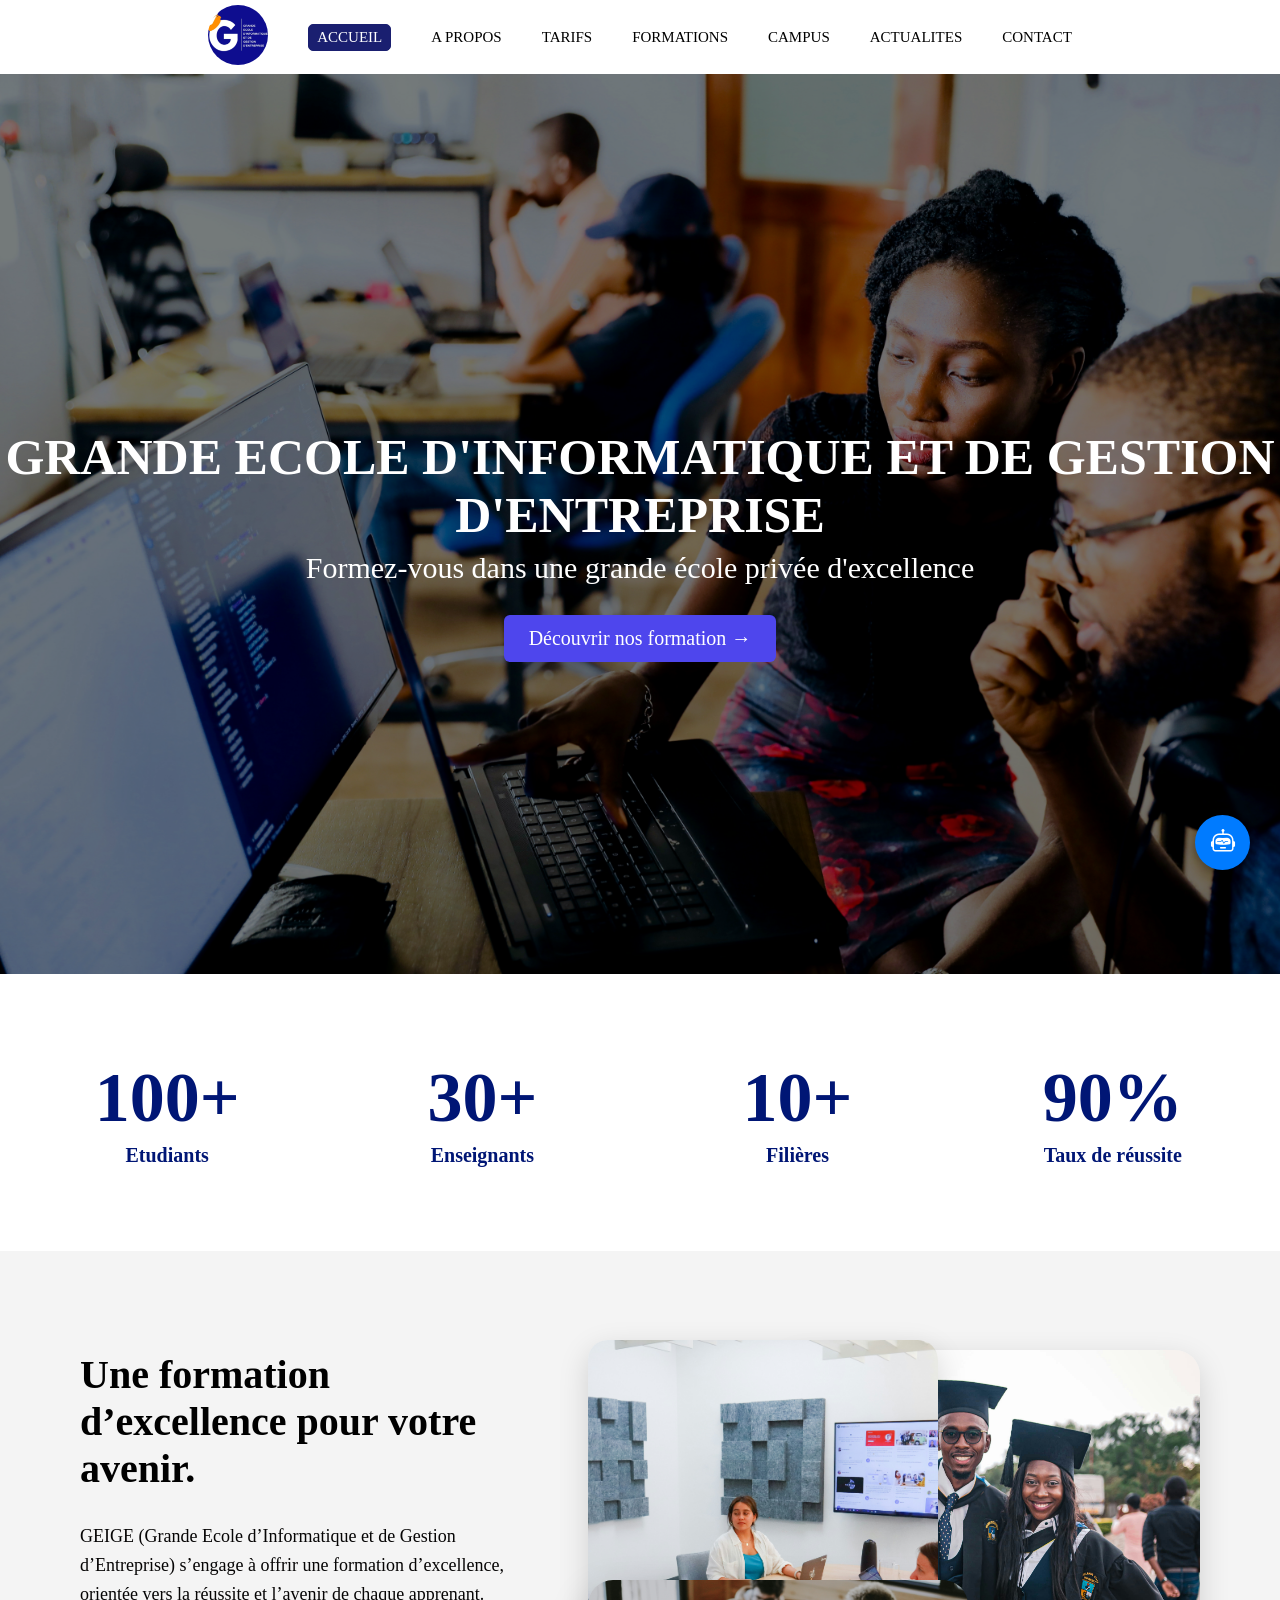
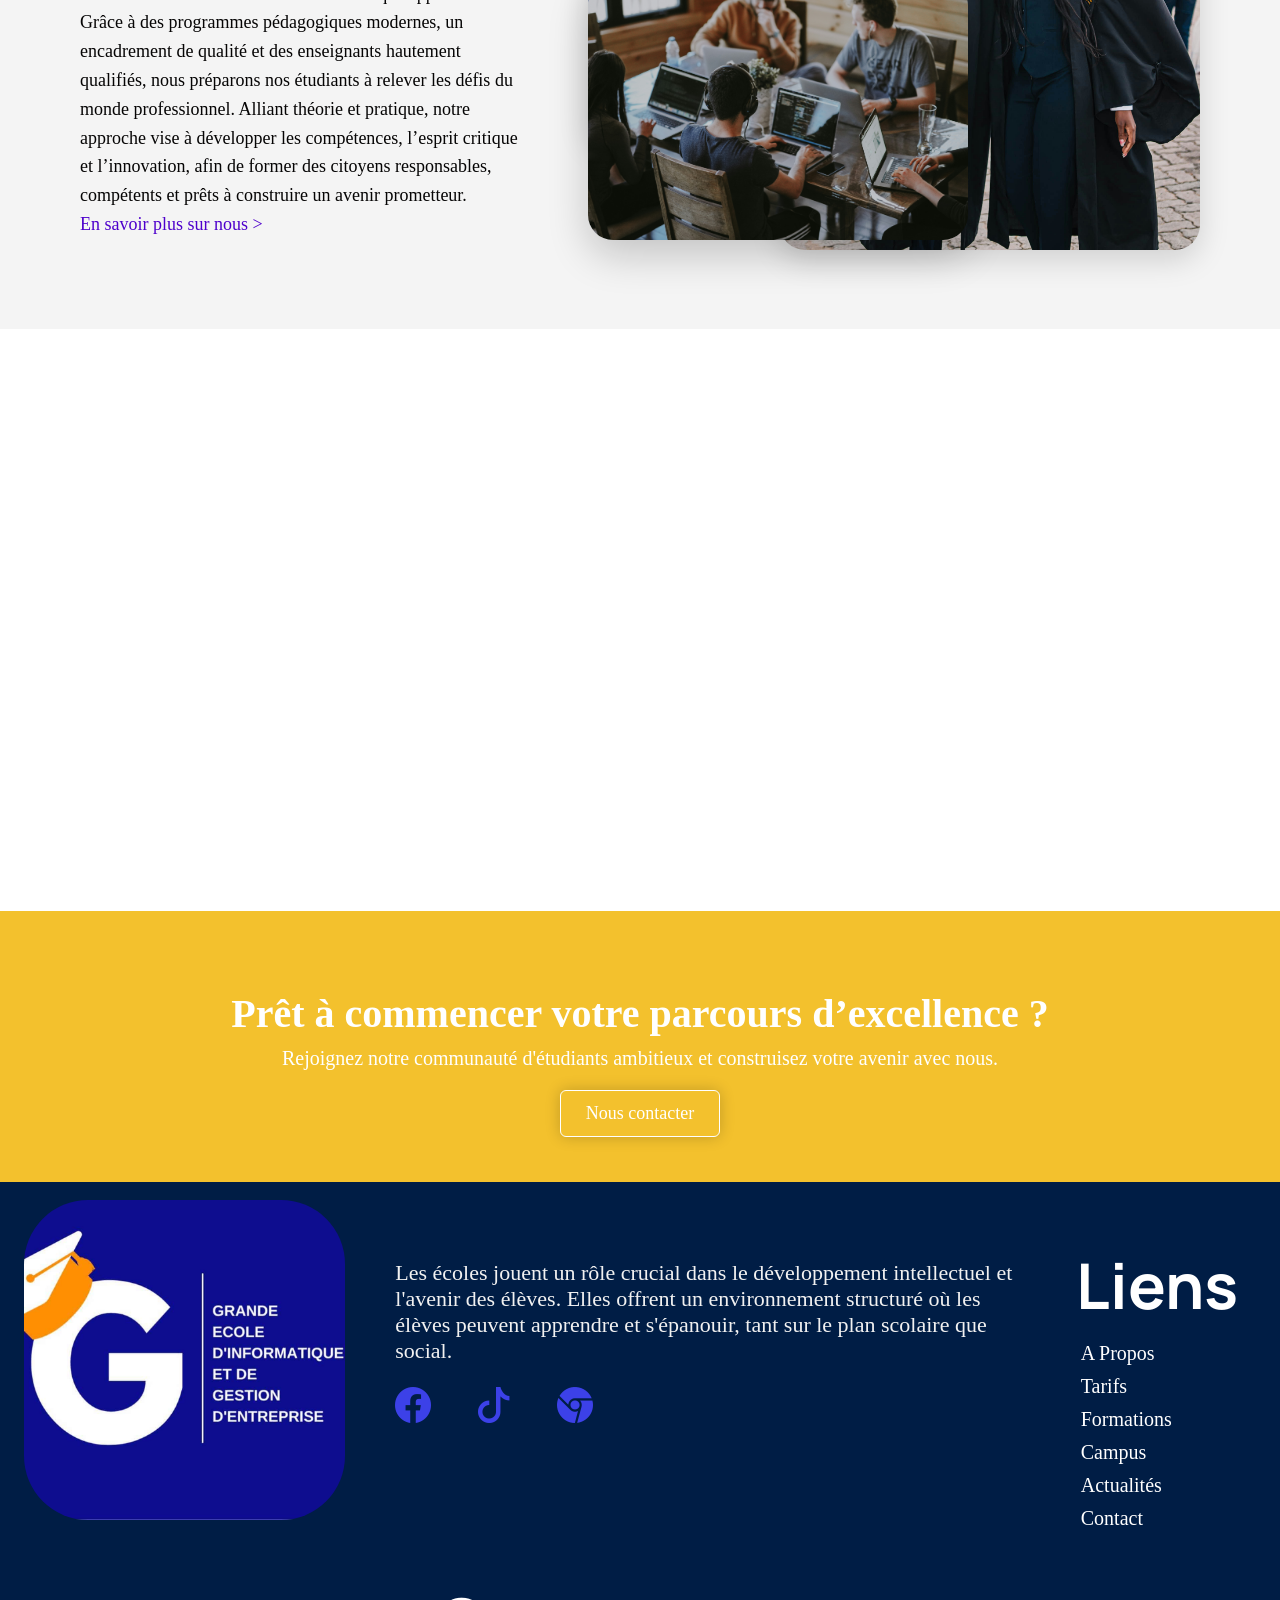
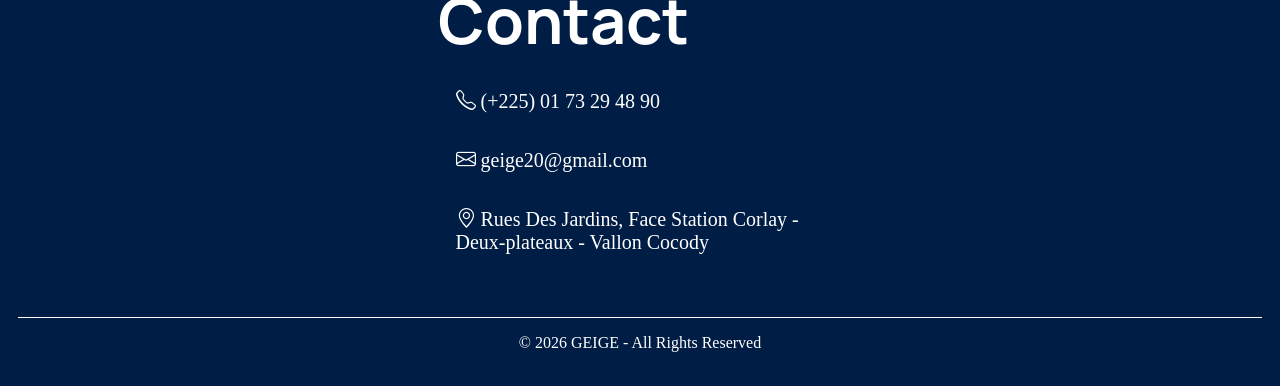
==== commit bb84f4a4: "Changement du nom du premier fichier HTML" ====
--- a/index.html
+++ b/index.html
@@ -6,6 +6,11 @@
   <title>Grande Ecole d'Informatique et de Gestion d'Entreprise (GEIGE)</title>
   <link rel="stylesheet" href="./Css/style.css">
   <link rel="icon" type="image/png" href="./Img/Logo Geige.jpg">
+  <!-- À ajouter dans le <head> de votre page -->
+<link rel="stylesheet" href="https://cdn.jsdelivr.net/npm/bootstrap-icons@1.11.3/font/bootstrap-icons.min.css">
+  <link rel="preconnect" href="https://fonts.googleapis.com">
+<link rel="preconnect" href="https://fonts.gstatic.com" crossorigin>
+<link href="https://fonts.googleapis.com/css2?family=Manrope:wght@200..800&display=swap" rel="stylesheet">
 </head>
 <body>
   <!-- Barre de navigation -->
@@ -13,25 +18,154 @@
     <div class="logo"><img src="./Img/Logo Geige.jpg" alt="Logo de Geige"></div>
 
     <div class="menu">
-      <ul><a href="#">ACCUEIL</a></ul>
+      <ul><a href="#" class="nav-active">ACCUEIL</a></ul>
       <ul><a href="#">A PROPOS</a></ul>
       <ul><a href="#">TARIFS</a></ul>
-      <ul><a href="#">FORMATIONS</a></ul>
+      <ul><a href="./formations.html">FORMATIONS</a></ul>
       <ul><a href="#">CAMPUS</a></ul>
       <ul><a href="#">ACTUALITES</a></ul>
-      <ul><a href="#">CONTACT</a></ul>
+      <ul><a href="./contact.html">CONTACT</a></ul>
     </div>
   </header>
 
   <!-- Section de présentation -->
-   <section class="presentation-image">
-    <div class="image">
+   <section class="presentation-image reveal">
+    <div class="image reveal" id="slideshow">
       <div class="sname">
         <h1>GRANDE ECOLE D'INFORMATIQUE ET DE GESTION D'ENTREPRISE</h1>
         <p>Formez-vous dans une grande école privée d'excellence</p>
-          <a href="#" class="btn">Découvrir nos formation → </a>
+          <a href="./formations.html" class="btns">Découvrir nos formation → </a>
       </div>
     </div>
    </section>
+
+   <!-- Section de statistiques -->
+    <section class="stat reveal">
+      <div class="sta">
+        <p class="bg">100+</p>
+        <p class="pt">Etudiants</p>
+      </div>
+
+      <div class="sta">
+        <p class="bg">30+</p>
+        <p class="pt">Enseignants</p>
+      </div>
+
+      <div class="sta">
+        <p class="bg">10+</p>
+        <p class="pt">Filières</p>
+      </div>
+
+      <div class="sta">
+        <p class="bg">90%</p>
+        <p class="pt">Taux de réussite</p>
+      </div>
+    </section>
+
+    <!-- Section d'aperçu -->
+     <section class="apercu reveal">
+      <article class="texteapercu reveal">
+        <h1>Une formation d’excellence pour votre avenir.</h1>
+        <p>GEIGE (Grande Ecole d’Informatique et de Gestion d’Entreprise) s’engage à offrir une formation d’excellence, orientée vers la réussite et l’avenir de chaque apprenant. Grâce à des programmes pédagogiques modernes, un encadrement de qualité et des enseignants hautement qualifiés, nous préparons nos étudiants à relever les défis du monde professionnel. Alliant théorie et pratique, notre approche vise à développer les compétences, l’esprit critique et l’innovation, afin de former des citoyens responsables, compétents et prêts à construire un avenir prometteur.<br>
+        <a href="#">En savoir plus sur nous ></a>
+        </p>
+      </article>
+
+      <article class="imageapercu reveal">
+        <img src="./Img/walls-io-rHe6nD1iMU0-unsplash.jpg" alt="Students" class="img1">
+        <img src="./Img/annie-spratt-QckxruozjRg-unsplash.jpg" alt="Students" class="img2">
+        <img src="./Img/students.jpg" alt="Students" class="img3">
+      </article>
+     </section>
+
+    <!--Section d'accès rapide-->
+    <div class="titre reveal">
+        <h1>Accès Rapide</h1>
+      </div>
+    <section class="acces-rapide reveal">
+      <div class="doc nos-formation">
+        <img src="./Img/education (1).png" alt="diploma">
+        <h2>Nos Formations</h2>
+        <p>BTS et Licence Professionnelle dans des filières d’avenir</p>
+        <a href="./formations.html">Découvrir ></a>
+      </div>
+
+      <div class="doc qui-sommes-nous">
+        <img src="./Img/support.png" alt="identity">
+        <h2>Qui Sommes-Nous ?</h2>
+        <p>Découvrez notre histoire, nos valeurs et notre pédagogie innovante</p>
+        <a href="#">Découvrir ></a>
+      </div>
+
+      <div class="doc actualites">
+        <img src="./Img/book.png" alt="actualites">
+        <h2>Actualités</h2>
+        <p>Toutes les nouveautés et évènements de l’établissement</p>
+        <a href="#">Découvrir ></a>
+      </div>
+    </section>
+
+    <!--Section de présentation contacts-->
+    <section class="contact">
+      <div class="t1">
+        <h2>Prêt à commencer votre parcours d’excellence ?</h2>
+        <p>Rejoignez notre communauté d'étudiants ambitieux et construisez votre avenir avec nous.</p>
+      </div>
+
+      <div class="btncontact">
+        <a href="./contact.html" class="btn">Nous contacter </a>
+      </div>
+    </section>
+
+    <!--Section de pied de page-->
+    <footer class="pied">
+      <div class="img">
+        <img src="./Img/Logo Geige.jpg" alt="Logo de Geige">
+      </div>
+
+      <div class="description">
+        <p>Les écoles jouent un rôle crucial dans le développement intellectuel et l'avenir des élèves. Elles offrent un environnement structuré où les élèves peuvent apprendre et s'épanouir, tant sur le plan scolaire que social.</p>
+
+        <!--Icônes des réseaux sociaux-->
+      <div class="social-links">
+        <a href="https://www.facebook.com/profile.php?id=61551873515585" class="social-link" target="_blank">
+        <i class="bi bi-facebook"></i>
+        </a>
+        <a href="https://www.tiktok.com/@user9552123931566" target="_blank" class="social-link">
+        <i class="bi bi-tiktok"></i>
+        </a>
+       <a href="#" class="social-link" target="_blank">
+        <i class="bi bi-browser-chrome"></i>
+       </a>
+      </div>
+      </div>
+
+      <div class="liens">
+      <h1>Liens</h1>
+      <a href="#">A Propos</a>
+      <a href="#">Tarifs</a>
+      <a href="./formations.html">Formations</a>
+      <a href="#">Campus</a>
+      <a href="#">Actualités</a>
+      <a href="./contact.html">Contact</a>
+      </div>
+
+      <div class="infos">
+        <h1>Contact</h1>
+        <i class="bi bi-telephone"> <a href="tel: (+225) 01 73 29 48 90 ">(+225) 01 73 29 48 90</a></i>
+        <i class="bi bi-envelope"> <a href="#">geige20@gmail.com</a></i>
+        <i class="bi bi-geo-alt"> <a href="#">Rues Des Jardins, Face Station Corlay - Deux-plateaux - Vallon Cocody</a></i>
+      </div>
+
+      <div class="fin">
+        <p>© 2026 GEIGE - All Rights Reserved</p>
+      </div>
+    </footer>
+    <!--Icône d'assistance-->
+    <div class="assistant-btn">
+  <i class="bi bi-robot"></i>
+    </div>
+
+    <script src="./main.js"></script>
 </body>
-</html>+</html> 
--- a/Css/style.css
+++ b/Css/style.css
@@ -39,16 +39,43 @@
   transform: scale(1.05);
 }
 
+.nav-active {
+    background-color: #1A1F70 !important;
+    border: 1px solid #1A1F70;
+    color: white !important;
+    padding: 4px 8px;
+    border-radius: 5px;
+}
+
 /*Section de présentation*/
 .presentation-image {
   margin-top: 5px;
 }
 
 .image {
-  background-image: url(../Img/img2.jpg);
   height: 100vh;
+  position: relative;
+  overflow: hidden;
+  background-color: #000;
+}
+
+.slide {
+  position: absolute;
+  inset: 0;
+  background-size: cover;
+  background-position: center;
   background-repeat: no-repeat;
-  background-size: cover;
+  opacity: 0;
+  transition: opacity 1.5s ease;
+}
+
+.slide.active {
+  opacity: 1;
+}
+
+.sname {
+  position: relative;
+  z-index: 10;
 }
 
 .sname {
@@ -77,7 +104,7 @@
   margin-top: 2px;
 }
 
-.btn {
+.btns {
     display: inline-block;
     font-size: 20px;
     padding: 12px 25px;
@@ -89,7 +116,7 @@
     transition: background-color 0.3s ease, transform 0.3s ease;
 }
 
-.btn:hover {
+.btns:hover {
   background-color: #f1f1f1;
   transform: scale(1.05);
   cursor: pointer;
@@ -100,3 +127,423 @@
   text-decoration: none;
   color: #fff;
 }
+
+/*Section de statistiques*/
+.stat {
+  display: flex;
+  justify-content: space-evenly;
+  align-items: center;
+}
+
+.sta {
+  display: flex;
+  justify-content: center;
+  flex-direction: column;
+  align-items: center;
+  gap: 6px;
+  padding: 20px;
+  font-family: 'Times New Roman', Times, serif;
+  width: 20%;
+  border-radius: 10px;
+  margin-top: 5%;
+}
+
+.sta p {
+  margin: 0;
+}
+
+.bg {
+  font-size: 70px;
+  font-weight: bold;
+  color: #001675;
+}
+
+.pt {
+  font-size: 20px;
+  font-weight: bold;
+  color : #001675
+}
+
+.sta:hover {
+  background-color: #F4F4F4;
+  cursor: pointer;
+  transition: 0.6s;
+}
+
+/*Section d'apercu*/
+.apercu {
+  display: flex;
+  justify-content: space-between;
+  align-items: center;
+  padding: 60px 80px;
+  margin-top: 5%;
+  gap: 60px;
+  background-color: #F4F4F4;
+  overflow: hidden;
+}
+
+/* ── Texte : glisse depuis la gauche ── */
+.texteapercu {
+  flex: 0 0 40%;
+  max-width: 500px;
+  opacity: 0;
+  transform: translateX(-80px);
+  transition: opacity 0.8s ease, transform 0.8s ease;
+}
+
+.texteapercu.visible {
+  opacity: 1;
+  transform: translateX(0);
+}
+
+.texteapercu h1 {
+  font-size: 40px;
+  font-weight: bold;
+  margin-bottom: 30px;
+  font-family: Georgia, 'Times New Roman', Times, serif;
+}
+
+.texteapercu p {
+  font-size: 18px;
+  line-height: 1.6;
+  color: #060505;
+  margin-bottom: 30px;
+}
+
+.texteapercu a {
+  color: #4e00cc;
+  text-decoration: none;
+  font-weight: 500;
+}
+
+/* ── Conteneur images : glisse depuis la droite ── */
+.imageapercu {
+  flex: 1;
+  position: relative;
+  height: 500px;
+  min-width: 600px;
+  opacity: 0;
+  transform: translateX(80px);
+  transition: opacity 0.8s ease, transform 0.8s ease;
+}
+
+.imageapercu.visible {
+  opacity: 1;
+  transform: translateX(0);
+}
+
+/* ── Images : apparaissent en montant avec délai ── */
+.imageapercu img {
+  position: absolute;
+  object-fit: cover;
+  opacity: 0;
+  transform: translateY(30px);
+  transition: opacity 0.6s ease, transform 0.6s ease;
+}
+
+.imageapercu img:hover {
+  transform: scale(1.05);
+  cursor: pointer;
+}
+
+/* Quand le conteneur devient visible, les images apparaissent en cascade */
+.imageapercu.visible .img1 {
+  opacity: 1;
+  transform: translateY(0);
+  transition-delay: 0.1s;
+}
+
+.imageapercu.visible .img2 {
+  opacity: 1;
+  transform: translateY(0);
+  transition-delay: 0.3s;
+}
+
+.imageapercu.visible .img3 {
+  opacity: 1;
+  transform: translateY(0);
+  transition-delay: 0.5s;
+}
+
+/* ── Styles originaux des images ── */
+.img1 {
+  width: 350px;
+  height: 400px;
+  top: 0;
+  left: 0;
+  border-radius: 20px;
+  z-index: 2;
+  box-shadow: 0 10px 30px rgba(0,0,0,0.15);
+}
+
+.img2 {
+  width: 380px;
+  height: 260px;
+  top: 240px;
+  left: 0;
+  border-radius: 25px;
+  z-index: 3;
+  box-shadow: 0 15px 40px rgba(0,0,0,0.2);
+}
+
+.img3 {
+  width: 420px;
+  height: 500px;
+  top: 10px;
+  right: 0;
+  border-radius: 25px;
+  z-index: 1;
+  box-shadow: 0 10px 30px rgba(0,0,0,0.15);
+}
+
+/*Section d'accès rapide*/
+.titre {
+  font-size: 20px;
+  font-family: Cambria, Cochin, Georgia, Times, 'Times New Roman', serif;
+  text-align: center;
+  font-weight: bold;
+  margin-top: 15vh;
+}
+
+.acces-rapide {
+  display: flex;
+  justify-content: center;
+  align-items: center;
+  gap: 20px;
+  gap: 20px;
+  padding: 5vh;
+}
+
+.doc {
+  transition: background-color 0.3s ease, transform 0.3s ease;
+}
+
+.acces-rapide img {
+  height: 50px;
+}
+
+.acces-rapide a {
+  color: #4e00cc;
+  text-decoration: none;
+  font-weight: 500;
+}
+
+.nos-formation, .qui-sommes-nous, .actualites {
+  font-family: Cambria, Cochin, Georgia, Times, 'Times New Roman', serif;
+  font-size: 20px;
+  padding: 3vh;
+  width: 50vh;
+  border: 1px solid #ADABAB;
+  background-color: #F9F9F9;
+  border-radius: 10px ;
+}
+
+.doc:hover {
+  transform: scale(1.05);
+  cursor: pointer;
+  box-shadow: 0 0 15px rgba(0,0,0,0.2);
+}
+
+/*Section de présentation contacts*/
+.contact {
+  display: flex;
+  justify-content: center;
+  align-items: center;
+  flex-direction: column;
+  padding: 5vh;
+  background-color: #F3C12D;
+}
+
+.t1 {
+  text-align: center;
+  font-family: Cambria, Cochin, Georgia, Times, 'Times New Roman', serif;
+  color: #fff;
+}
+
+.t1 h2 {
+  font-size: 40px;
+  margin-bottom: 10px;
+}
+
+.t1 p {
+  font-size: 20px;
+  margin-top: 5px;
+}
+
+.btncontact .btn {
+  background-color: #F3C12D;
+  border: 1px solid #fff;
+  transition: 0.2s;
+  display: inline-block;
+  font-size: 18px;
+  padding: 12px 25px;
+  font-family: Cambria, Cochin, Georgia, Times, 'Times New Roman', serif;
+  color: white;
+  text-decoration: none;
+  border-radius: 6px;
+  box-shadow: 0 0 15px rgba(0,0,0,0.2);
+}
+
+.btncontact .btn:hover {
+  background-color: #f1f1f1;
+  cursor: pointer;
+  color: #000;
+}
+
+/*Section de pied de page*/
+.pied {
+  display: flex;
+  justify-content: space-around;
+  flex-wrap: wrap;
+  align-items: flex-start;
+  background-color: #001D45;
+  padding: 2vh;
+}
+
+.img img {
+  height: 20em;
+  border-radius: 20%;
+}
+
+.description {
+  width: 70vh;
+  font-family: Cambria, Cochin, Georgia, Times, 'Times New Roman', serif;
+  font-size: 22px;
+  padding: 20px;
+  margin: 2vh;
+  color: #f1f1f1;
+}
+
+.liens {
+  display: flex;
+  justify-content: left;
+  align-items: left;
+  flex-direction: column;
+  width: 20vh;
+}
+
+.liens a {
+  color: #ffff;
+  text-decoration: none;
+  font-size: 20px;
+  margin: 5px;
+  font-family: Cambria, Cochin, Georgia, Times, 'Times New Roman', serif;
+}
+
+.liens a:hover {
+  color: #3C41E8;
+  transition: 0.2s;
+}
+
+.liens h1 {
+  font-family: 'Manrope';
+  color: #ffff;
+  font-size: 7vh;
+  margin-bottom: 1vh;
+}
+
+.infos {
+  display: flex;
+  flex-direction: column;
+  width: 45vh;
+}
+
+.infos i {
+  font-size: 20px;
+  font-style: normal;
+  font-family: Cambria, Cochin, Georgia, Times, 'Times New Roman', serif;
+  color: #ffff;
+  margin: 2vh;
+}
+
+.infos h1 {
+  font-family: 'Manrope';
+  color: #ffff;
+  font-size: 7vh;
+  margin-bottom: 1vh;
+}
+
+.infos a {
+  text-decoration: none;
+  color: #ffff;
+}
+
+.infos a:hover {
+  color: #3C41E8;
+  transition: 0.2s;
+}
+
+.social-links {
+  display: flex;
+  justify-content: left;
+  align-items: left;
+  gap: 5vh;
+}
+
+.social-links a {
+  text-decoration: none;
+  color: #3C41E8;
+}
+
+.social-links a:hover {
+  transform: scale(1.06);
+}
+
+.social-links i {
+  font-size: 4vh;
+}
+
+.social-links i:hover {
+  color: #ffff;
+  transition: 0.2s;
+  box-shadow: 0 10px 30px rgba(0,0,0,0.15);
+}
+
+.fin {
+  width: 100%;
+  text-align: center;
+  border-top: 1px solid #fff;
+  margin-top: 5vh;
+}
+
+.fin p {
+  color: #fff;
+  font-family: Cambria, Cochin, Georgia, Times, 'Times New Roman', serif;
+}
+
+/*Icône d'assitance*/
+.assistant-btn {
+  position: fixed;
+  bottom: 30px;
+  right: 30px;
+  background-color: #007bff;
+  color: white;
+  width: 55px;
+  height: 55px;
+  border-radius: 50%;
+  display: flex;
+  align-items: center;
+  justify-content: center;
+  font-size: 24px;
+  cursor: pointer;
+  box-shadow: 0 4px 10px rgba(0, 0, 0, 0.3);
+  z-index: 999;
+}
+
+.assistant-btn:hover {
+  background-color: #0056b3;
+  transform: scale(1.1);
+  transition: 0.3s;
+}
+
+/*Reveal and scroll*/
+.reveal {
+    opacity: 0;
+    transform: translateY(40px);
+    transition: opacity 0.6s ease-out, transform 0.6s ease-out;
+}
+
+.reveal.visible {
+    opacity: 1;
+    transform: translateY(0);
+}
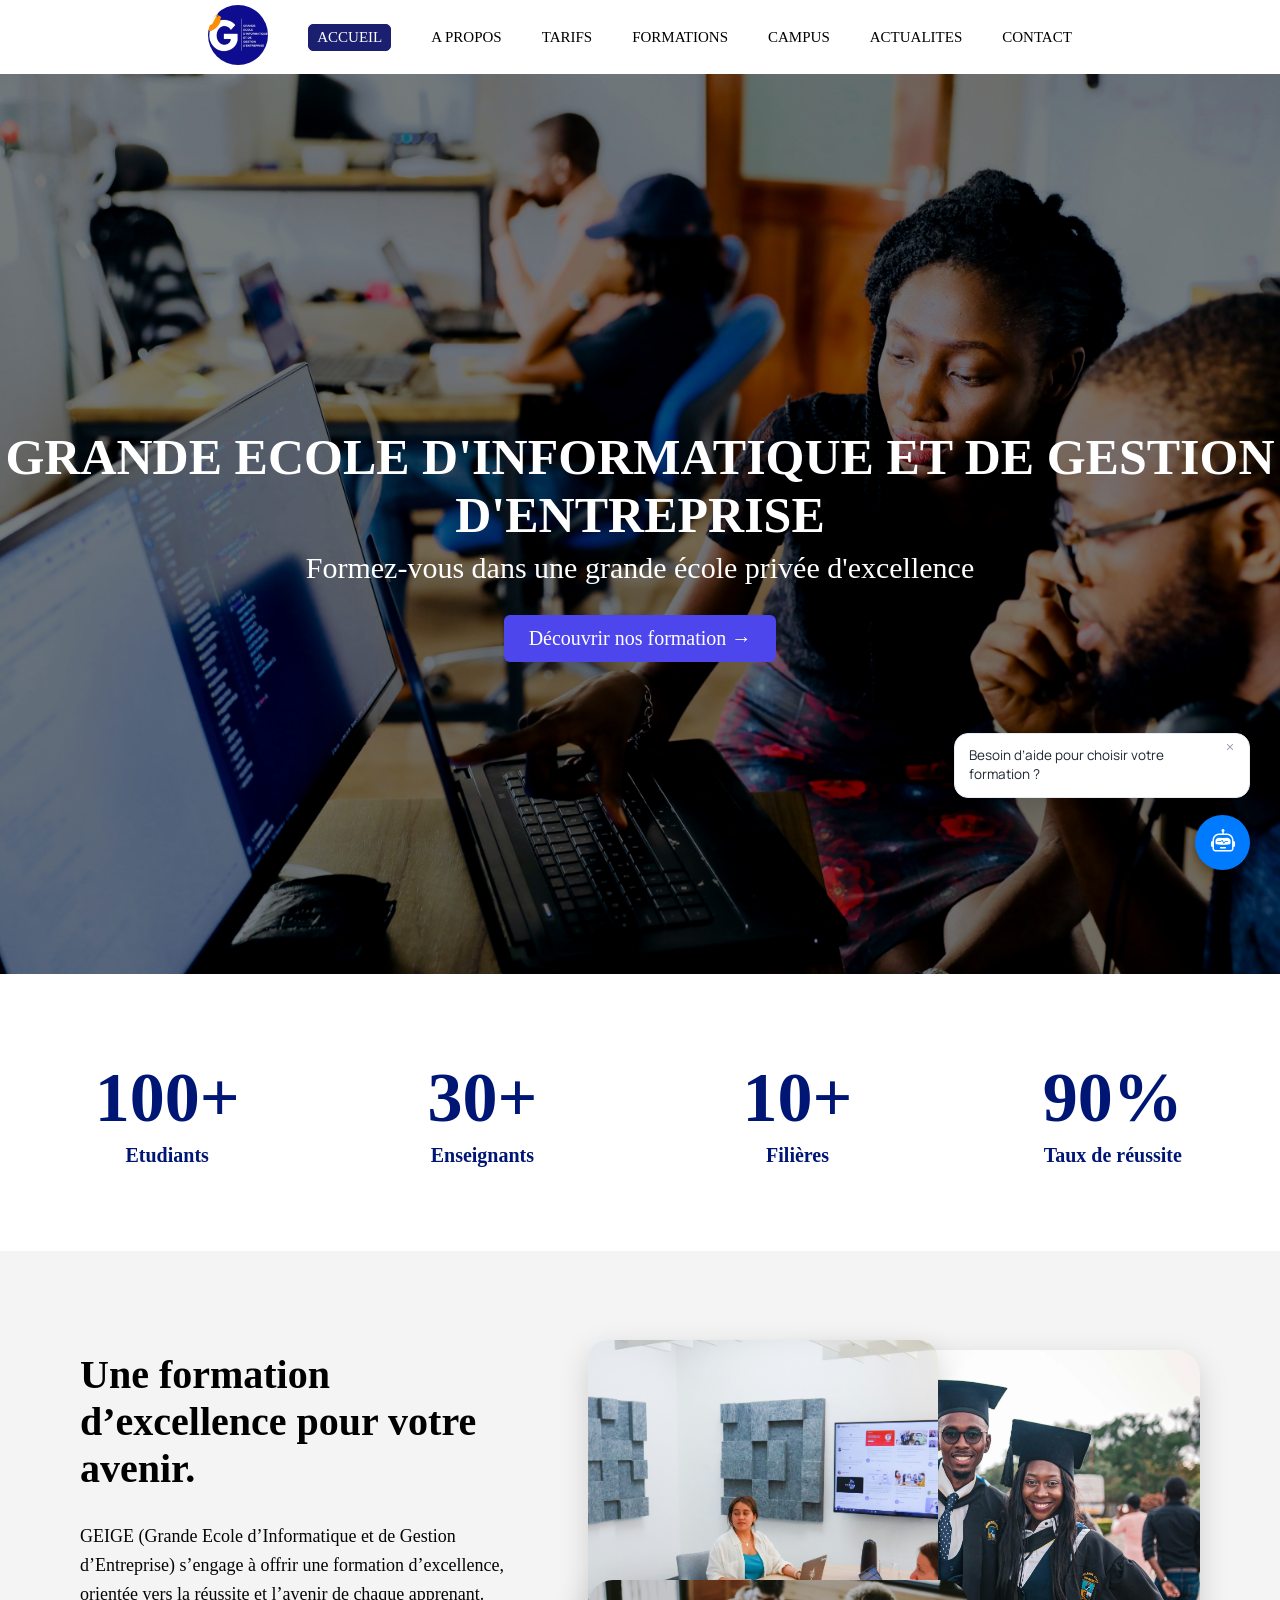
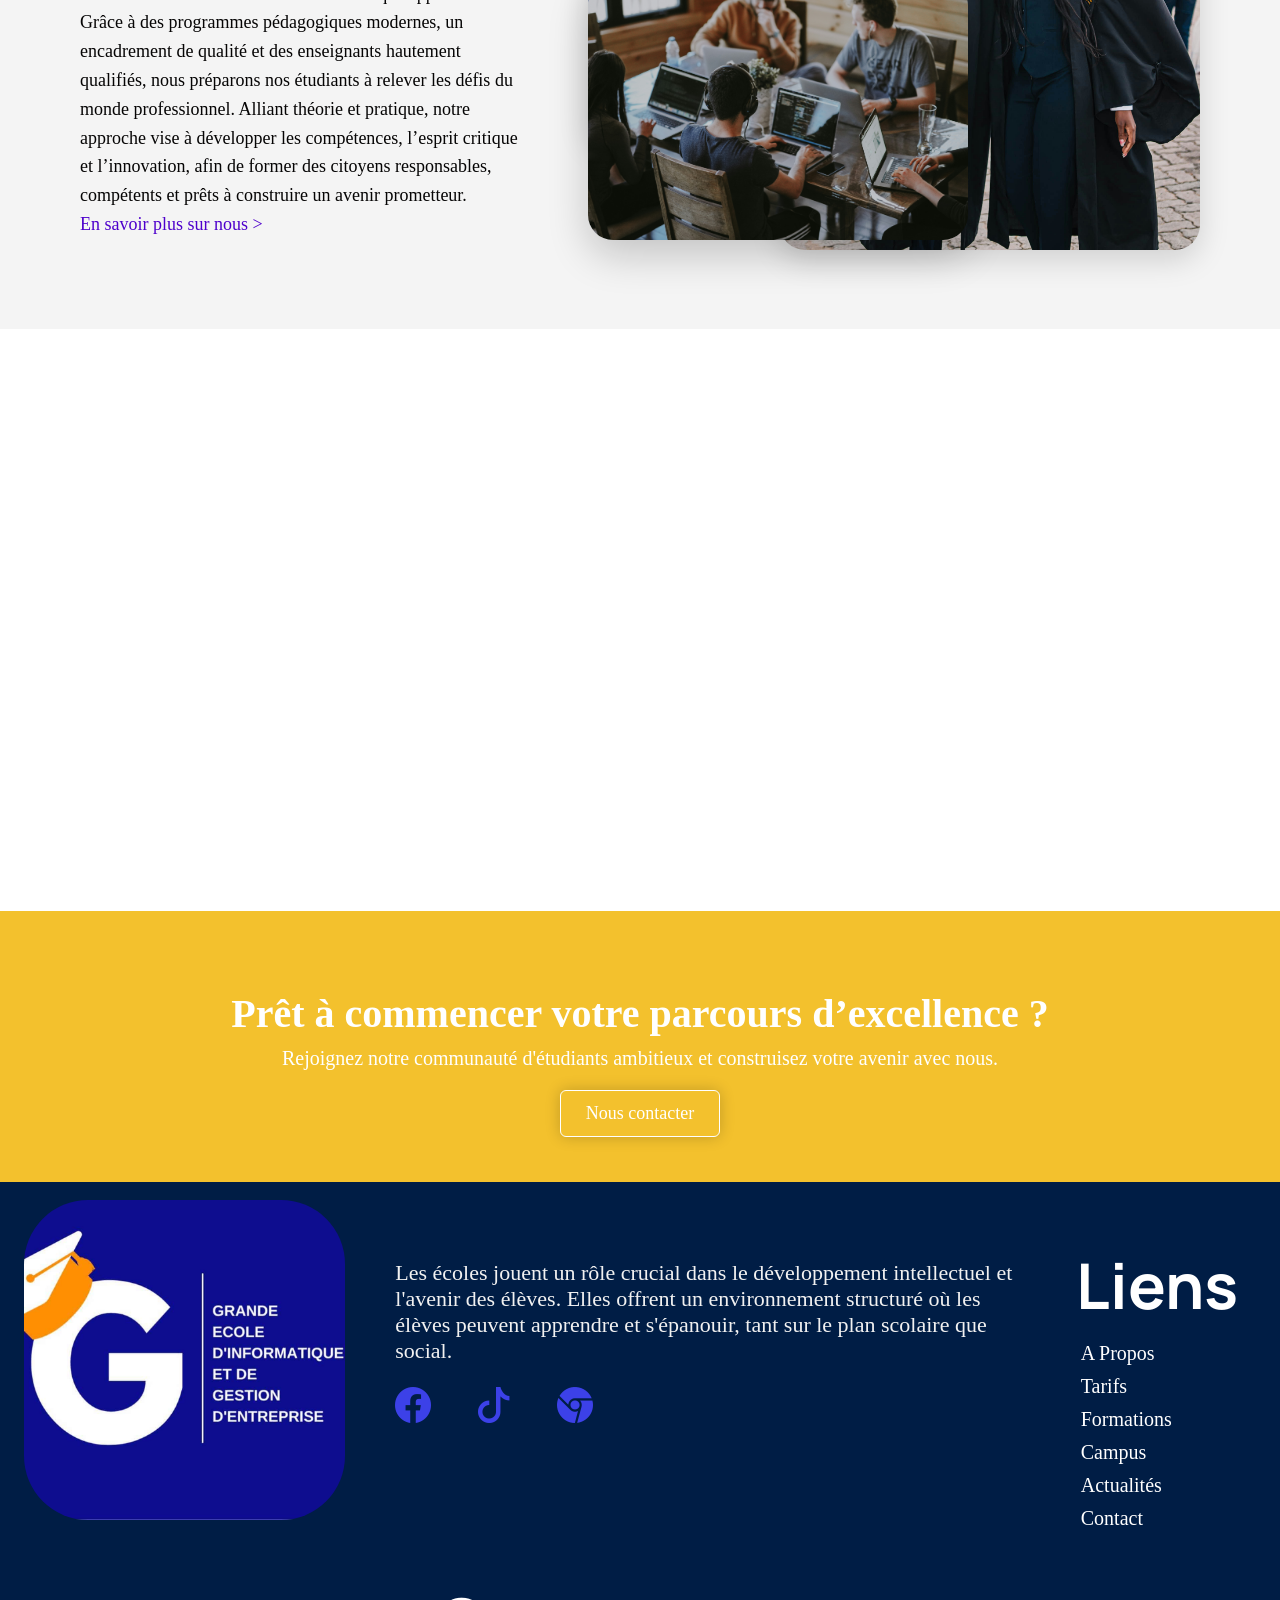
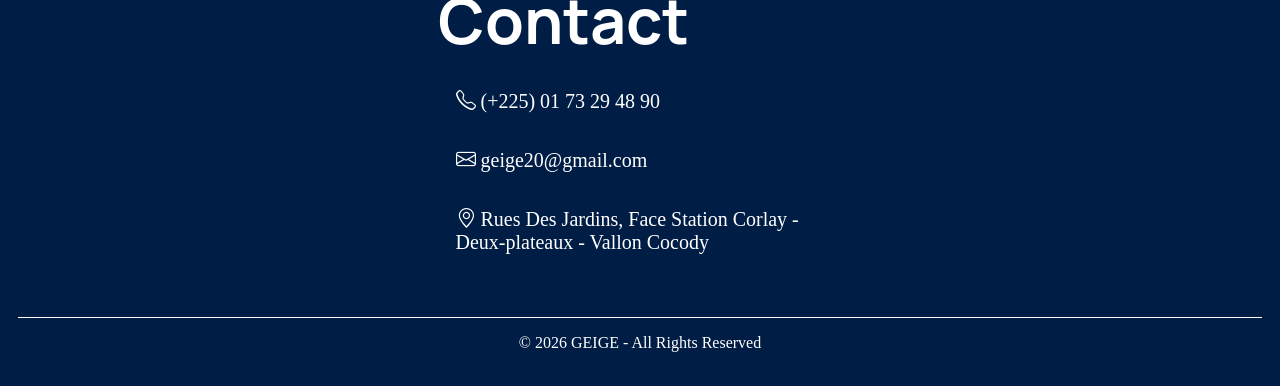
==== commit 4ff62477: "Ajout de l'assistant IA de GEIGE et quelques modifications de l'onglet Actualités" ====
--- a/index.html
+++ b/index.html
@@ -23,7 +23,7 @@
       <ul><a href="#">TARIFS</a></ul>
       <ul><a href="./formations.html">FORMATIONS</a></ul>
       <ul><a href="#">CAMPUS</a></ul>
-      <ul><a href="#">ACTUALITES</a></ul>
+      <ul><a href="./actualites.html">ACTUALITES</a></ul>
       <ul><a href="./contact.html">CONTACT</a></ul>
     </div>
   </header>
--- a/Css/style.css
+++ b/Css/style.css
@@ -546,4 +546,372 @@
 .reveal.visible {
     opacity: 1;
     transform: translateY(0);
+}
+
+/* ===== Assistant flottant (fenêtre de discussion) ===== */
+.assistant-btn::after {
+  content: "";
+  position: absolute;
+  inset: 0;
+  border-radius: 50%;
+  pointer-events: none;
+  animation: assistantPulse 2.6s ease-out infinite;
+}
+
+.assistant-btn.is-open::after {
+  animation: none;
+}
+
+@keyframes assistantPulse {
+  0% { box-shadow: 0 0 0 0 rgba(0, 123, 255, 0.45); }
+  70% { box-shadow: 0 0 0 16px rgba(0, 123, 255, 0); }
+  100% { box-shadow: 0 0 0 0 rgba(0, 123, 255, 0); }
+}
+
+.assistant-panel {
+  position: fixed;
+  right: 30px;
+  bottom: 100px;
+  width: 370px;
+  max-width: calc(100vw - 30px);
+  height: min(560px, calc(100vh - 150px));
+  min-height: 320px;
+  background: #fff;
+  border-radius: 18px;
+  box-shadow: 0 20px 60px rgba(0, 0, 0, 0.28);
+  display: flex;
+  flex-direction: column;
+  overflow: hidden;
+  z-index: 998;
+  font-family: 'Manrope', 'Segoe UI', Tahoma, sans-serif;
+  visibility: hidden;
+  opacity: 0;
+  transform: translateY(24px) scale(0.96);
+  transform-origin: bottom right;
+  transition: opacity 0.25s ease, transform 0.25s ease, visibility 0.25s;
+}
+
+.assistant-panel.open {
+  visibility: visible;
+  opacity: 1;
+  transform: translateY(0) scale(1);
+}
+
+/* Entête de l'assistant */
+.assistant-head {
+  display: flex;
+  align-items: center;
+  gap: 10px;
+  padding: 14px;
+  background: linear-gradient(135deg, #007bff, #1A1F70);
+  color: #fff;
+}
+
+.assistant-head-avatar {
+  width: 40px;
+  height: 40px;
+  border-radius: 50%;
+  background: rgba(255, 255, 255, 0.18);
+  display: flex;
+  align-items: center;
+  justify-content: center;
+  font-size: 21px;
+}
+
+.assistant-head-info {
+  flex: 1;
+  min-width: 0;
+}
+
+.assistant-head-info h4 {
+  margin: 0;
+  font-size: 15px;
+  font-weight: 700;
+}
+
+.assistant-status {
+  display: flex;
+  align-items: center;
+  gap: 6px;
+  font-size: 11.5px;
+  opacity: 0.92;
+}
+
+.assistant-dot {
+  width: 8px;
+  height: 8px;
+  border-radius: 50%;
+  background: #3ce07b;
+  animation: assistantDotPulse 2s infinite;
+}
+
+@keyframes assistantDotPulse {
+  0%, 100% { box-shadow: 0 0 0 0 rgba(60, 224, 123, 0.6); }
+  50% { box-shadow: 0 0 0 5px rgba(60, 224, 123, 0); }
+}
+
+.assistant-head button {
+  border: 0;
+  background: transparent;
+  color: #fff;
+  font-size: 15px;
+  cursor: pointer;
+  padding: 5px 6px;
+  border-radius: 7px;
+  opacity: 0.85;
+  line-height: 1;
+}
+
+.assistant-head button:hover {
+  opacity: 1;
+  background: rgba(255, 255, 255, 0.18);
+}
+
+/* Zone de messages */
+.assistant-msgs {
+  flex: 1;
+  overflow-y: auto;
+  background: #f4f7fc;
+  padding: 16px 14px;
+  display: flex;
+  flex-direction: column;
+  gap: 10px;
+  scroll-behavior: smooth;
+}
+
+.assistant-msgs::-webkit-scrollbar {
+  width: 6px;
+}
+
+.assistant-msgs::-webkit-scrollbar-thumb {
+  background: #ccd6e8;
+  border-radius: 3px;
+}
+
+.assistant-msg {
+  display: flex;
+  align-items: flex-end;
+  gap: 8px;
+  animation: assistantMsgIn 0.22s ease both;
+}
+
+.assistant-msg.user {
+  flex-direction: row-reverse;
+}
+
+@keyframes assistantMsgIn {
+  from { opacity: 0; transform: translateY(8px); }
+  to { opacity: 1; transform: translateY(0); }
+}
+
+.assistant-avatar-sm {
+  width: 28px;
+  height: 28px;
+  border-radius: 50%;
+  flex: 0 0 auto;
+  background: #007bff;
+  color: #fff;
+  font-size: 15px;
+  display: flex;
+  align-items: center;
+  justify-content: center;
+}
+
+.assistant-bubble {
+  max-width: 78%;
+  padding: 10px 13px;
+  font-size: 13.8px;
+  line-height: 1.5;
+  white-space: pre-wrap;
+  word-break: break-word;
+  border-radius: 14px;
+}
+
+.assistant-msg.bot .assistant-bubble {
+  background: #fff;
+  color: #1f2733;
+  border: 1px solid #e4e9f2;
+  border-bottom-left-radius: 4px;
+  box-shadow: 0 2px 6px rgba(23, 43, 77, 0.05);
+}
+
+.assistant-msg.user .assistant-bubble {
+  background: #007bff;
+  color: #fff;
+  border-bottom-right-radius: 4px;
+}
+
+/* Indicateur de frappe */
+.assistant-typing {
+  display: inline-flex;
+  align-self: flex-start;
+  gap: 5px;
+  background: #fff;
+  border: 1px solid #e4e9f2;
+  padding: 13px 14px;
+  border-radius: 14px;
+  border-bottom-left-radius: 4px;
+  animation: assistantMsgIn 0.22s ease both;
+}
+
+.assistant-typing span {
+  width: 7px;
+  height: 7px;
+  border-radius: 50%;
+  background: #97a3bb;
+  animation: assistantDotJump 1.1s infinite;
+}
+
+.assistant-typing span:nth-child(2) { animation-delay: 0.15s; }
+.assistant-typing span:nth-child(3) { animation-delay: 0.3s; }
+
+@keyframes assistantDotJump {
+  0%, 60%, 100% { transform: translateY(0); opacity: 0.55; }
+  30% { transform: translateY(-4px); opacity: 1; }
+}
+
+/* Puces de suggestion */
+.assistant-chips {
+  display: flex;
+  flex-wrap: wrap;
+  gap: 8px;
+  padding: 10px 14px 0;
+  background: #f4f7fc;
+}
+
+.assistant-chip {
+  border: 1px solid #007bff;
+  color: #007bff;
+  background: #fff;
+  border-radius: 999px;
+  padding: 6px 12px;
+  font-size: 12.5px;
+  cursor: pointer;
+  text-decoration: none;
+  font-family: inherit;
+  transition: background 0.2s, color 0.2s, transform 0.2s;
+}
+
+.assistant-chip:hover {
+  background: #007bff;
+  color: #fff;
+  transform: translateY(-2px);
+}
+
+/* Zone de saisie */
+.assistant-form {
+  display: flex;
+  gap: 8px;
+  padding: 12px;
+  background: #fff;
+  border-top: 1px solid #e7ecf5;
+}
+
+.assistant-form input {
+  flex: 1;
+  min-width: 0;
+  border: 1px solid #dbe2ee;
+  border-radius: 999px;
+  padding: 10px 16px;
+  font-size: 14px;
+  font-family: inherit;
+  outline: none;
+  transition: border 0.2s, box-shadow 0.2s;
+}
+
+.assistant-form input:focus {
+  border-color: #007bff;
+  box-shadow: 0 0 0 3px rgba(0, 123, 255, 0.15);
+}
+
+.assistant-form button {
+  width: 42px;
+  height: 42px;
+  flex: 0 0 auto;
+  border-radius: 50%;
+  border: 0;
+  background: #007bff;
+  color: #fff;
+  font-size: 16px;
+  cursor: pointer;
+  display: flex;
+  align-items: center;
+  justify-content: center;
+  transition: background 0.2s, transform 0.2s;
+}
+
+.assistant-form button:hover {
+  background: #0056b3;
+  transform: scale(1.06);
+}
+
+.assistant-form button:disabled {
+  opacity: 0.5;
+  cursor: not-allowed;
+  transform: none;
+}
+
+/* Bulle d'accueil */
+.assistant-teaser {
+  position: fixed;
+  right: 30px;
+  bottom: 102px;
+  z-index: 997;
+  max-width: 250px;
+  background: #fff;
+  color: #1f2733;
+  border: 1px solid #e7ecf5;
+  border-radius: 14px;
+  padding: 12px 30px 12px 14px;
+  font-size: 13.5px;
+  line-height: 1.45;
+  font-family: 'Manrope', 'Segoe UI', Tahoma, sans-serif;
+  box-shadow: 0 12px 30px rgba(0, 0, 0, 0.18);
+  cursor: pointer;
+  opacity: 0;
+  visibility: hidden;
+  transform: translateY(10px);
+  transition: opacity 0.3s, transform 0.3s, visibility 0.3s;
+}
+
+.assistant-teaser.show {
+  opacity: 1;
+  visibility: visible;
+  transform: translateY(0);
+}
+
+.assistant-teaser p {
+  margin: 0;
+}
+
+.assistant-teaser button {
+  position: absolute;
+  top: 4px;
+  right: 6px;
+  border: 0;
+  background: transparent;
+  color: #8b95ab;
+  font-size: 14px;
+  cursor: pointer;
+}
+
+.assistant-teaser button:hover {
+  color: #1f2733;
+}
+
+/* Version mobile */
+@media (max-width: 480px) {
+  .assistant-panel {
+    right: 10px;
+    left: 10px;
+    width: auto;
+    max-width: none;
+    bottom: 95px;
+    height: min(72vh, 540px);
+  }
+
+  .assistant-teaser {
+    right: 10px;
+    max-width: calc(100vw - 90px);
+  }
 }
